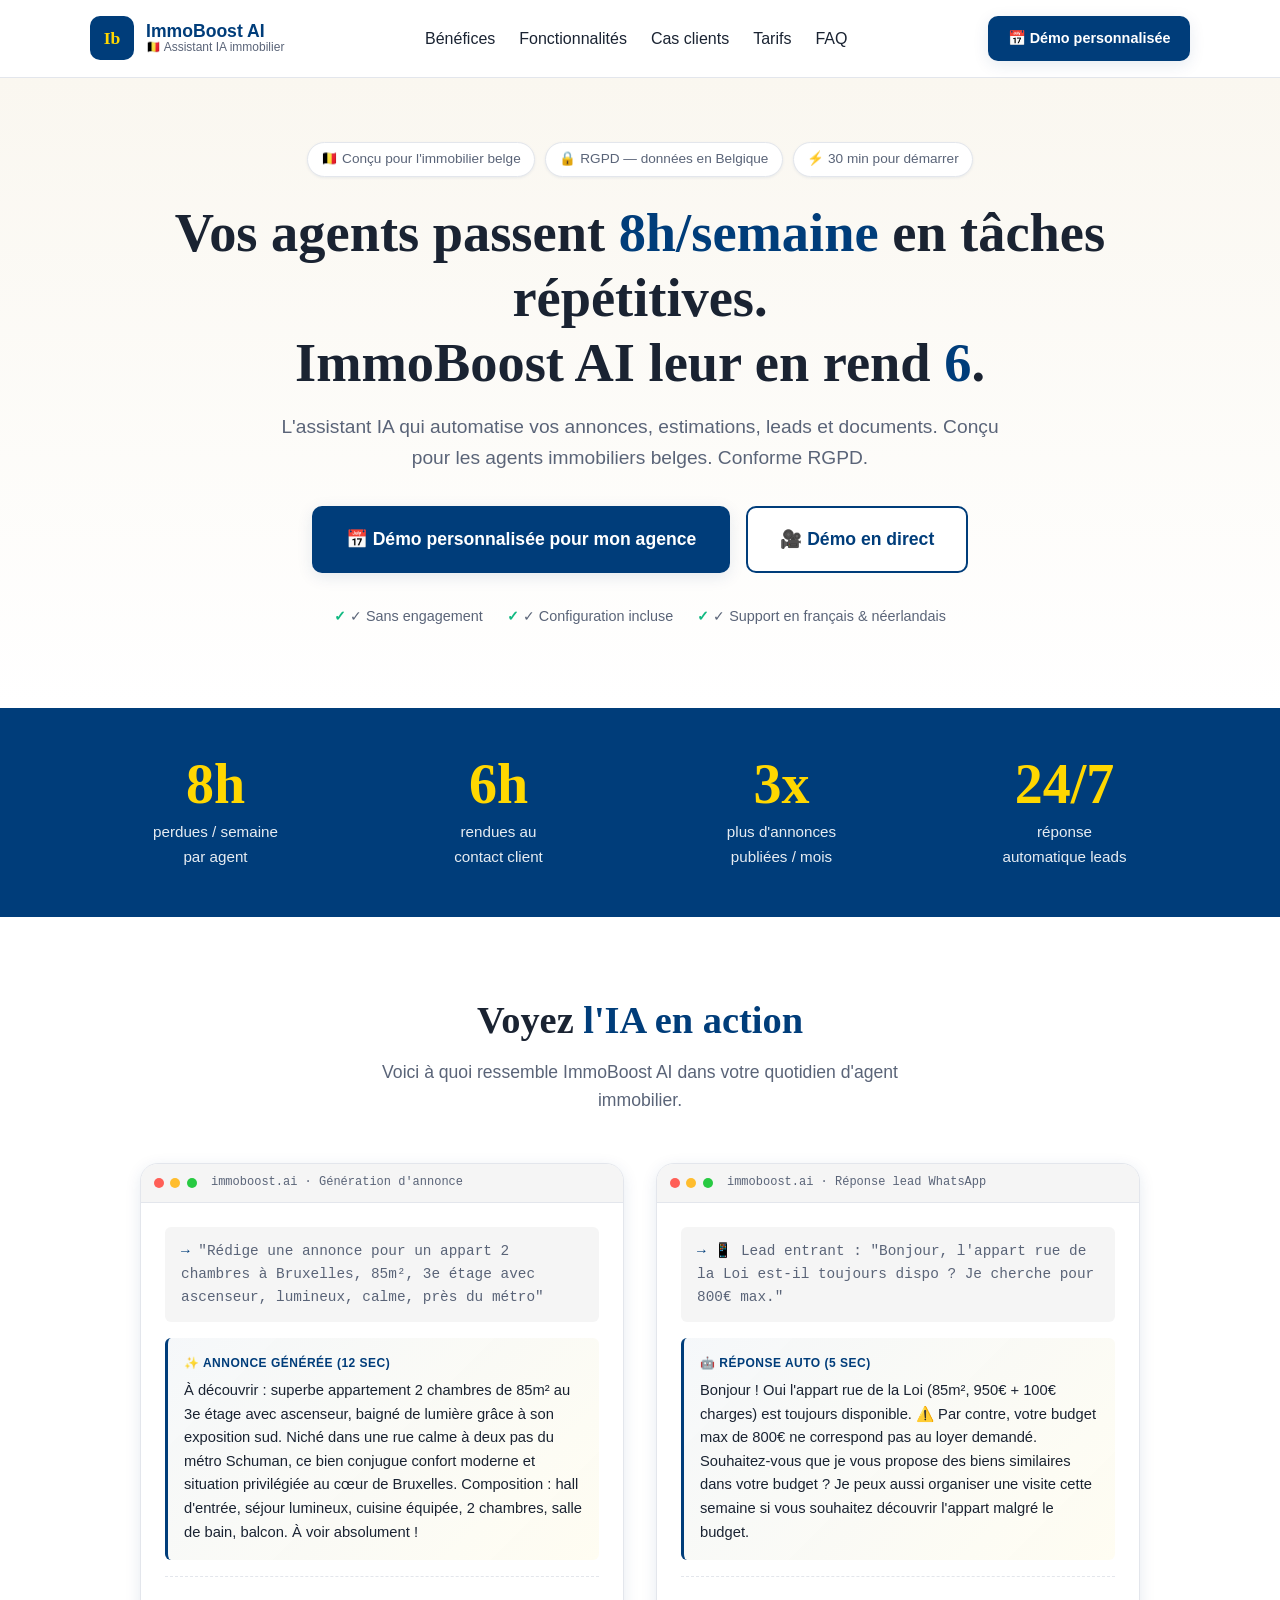
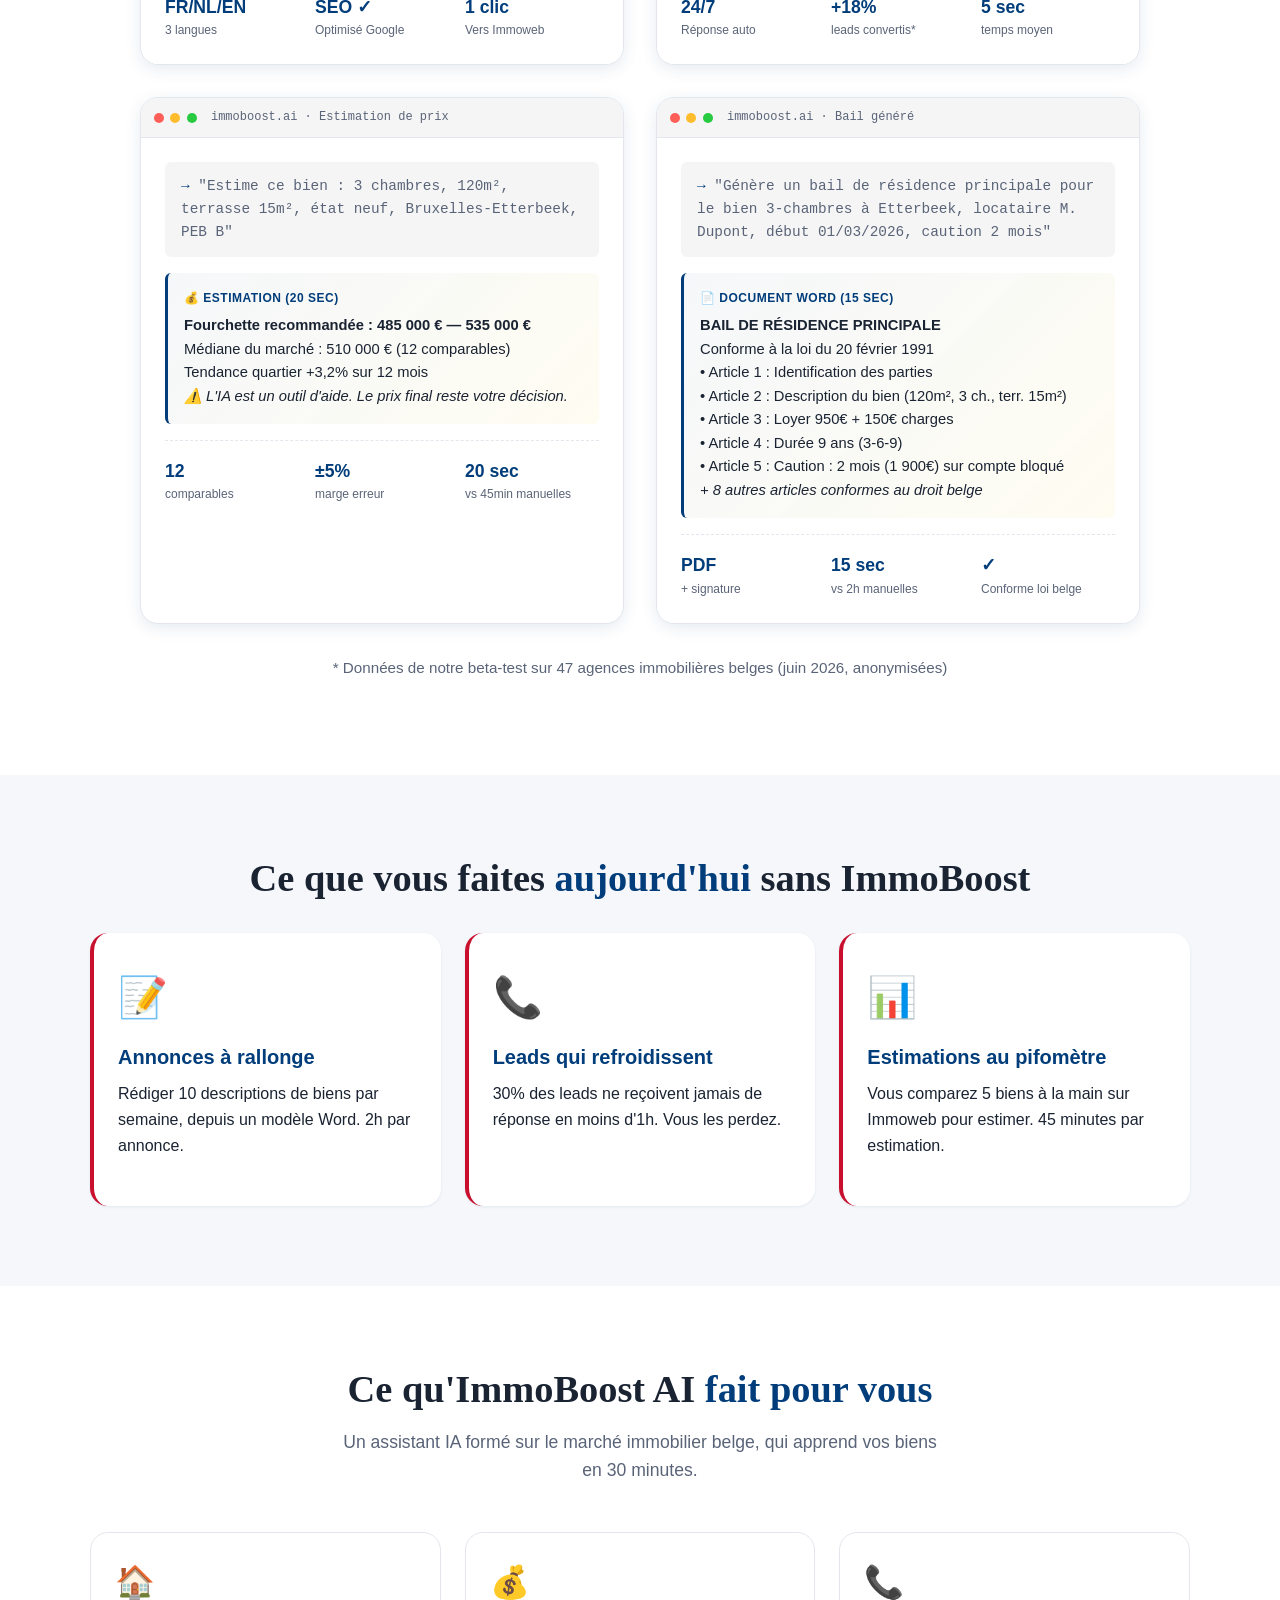
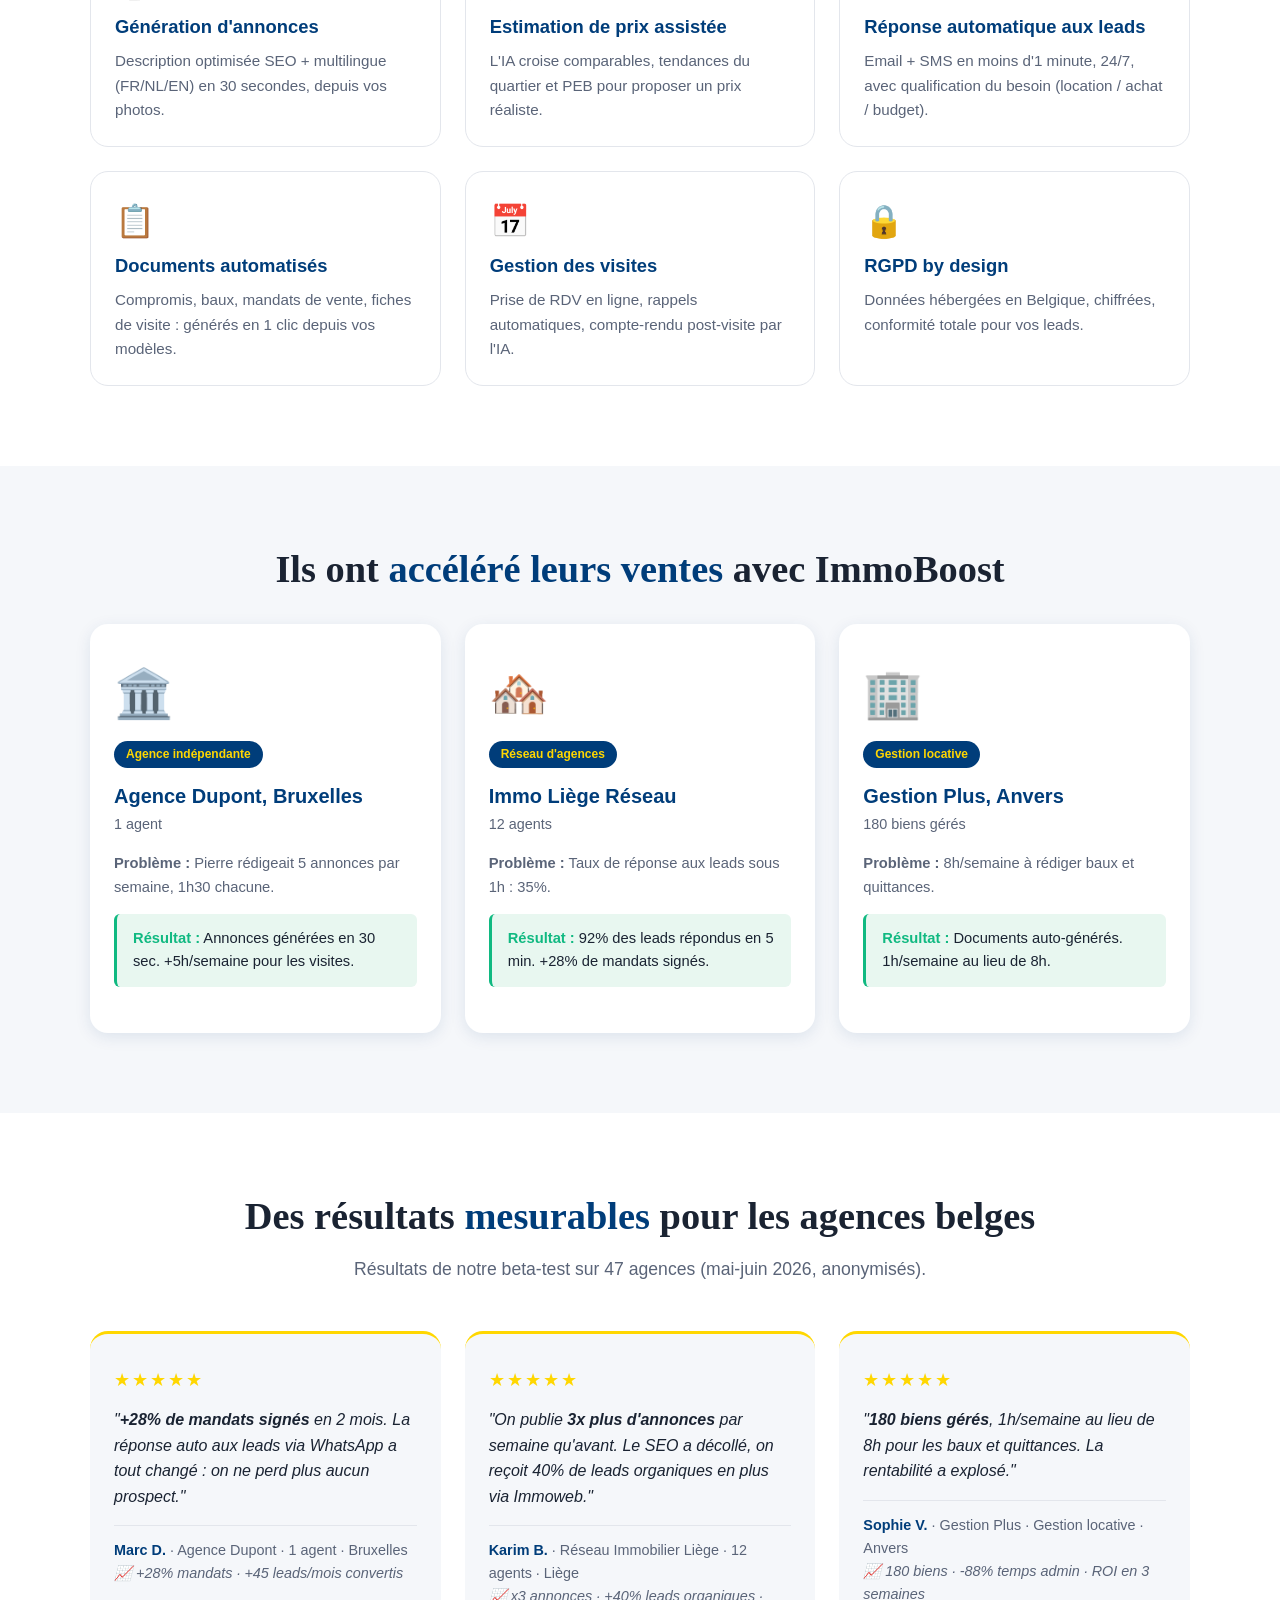
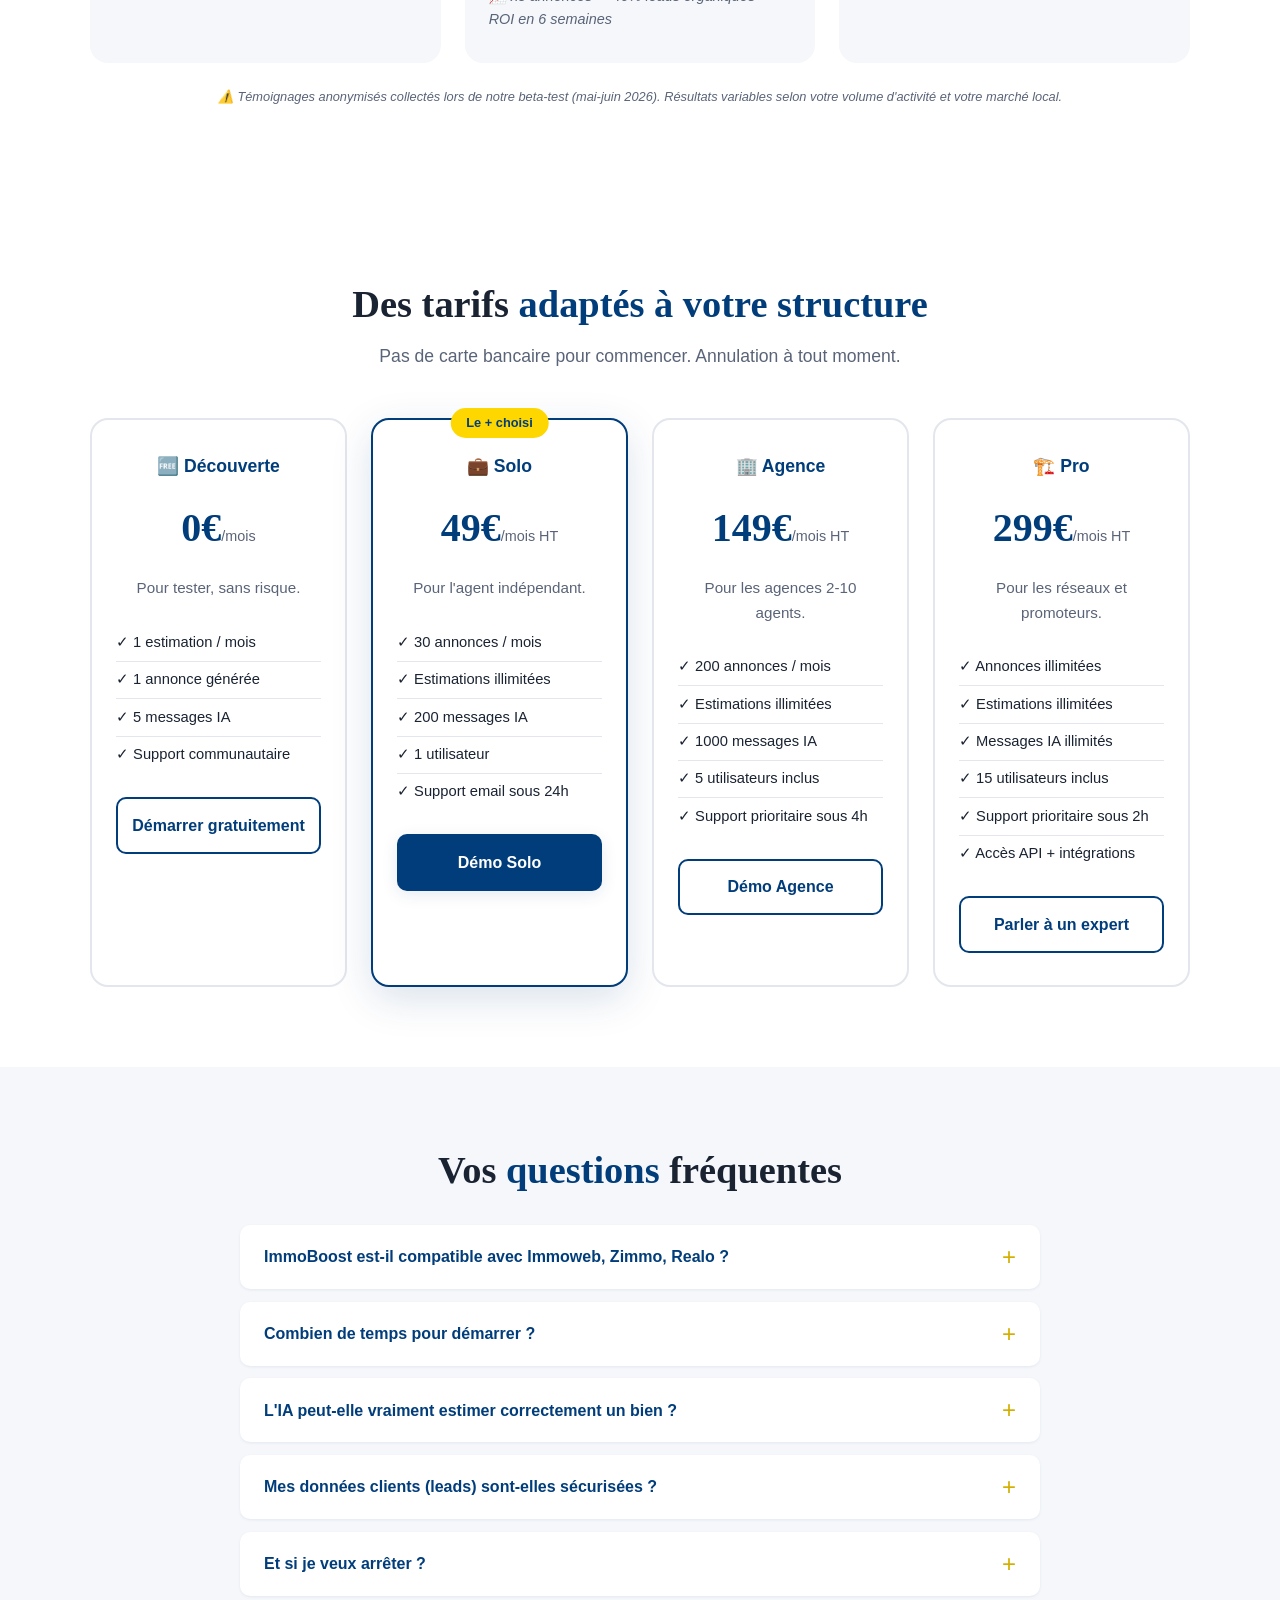
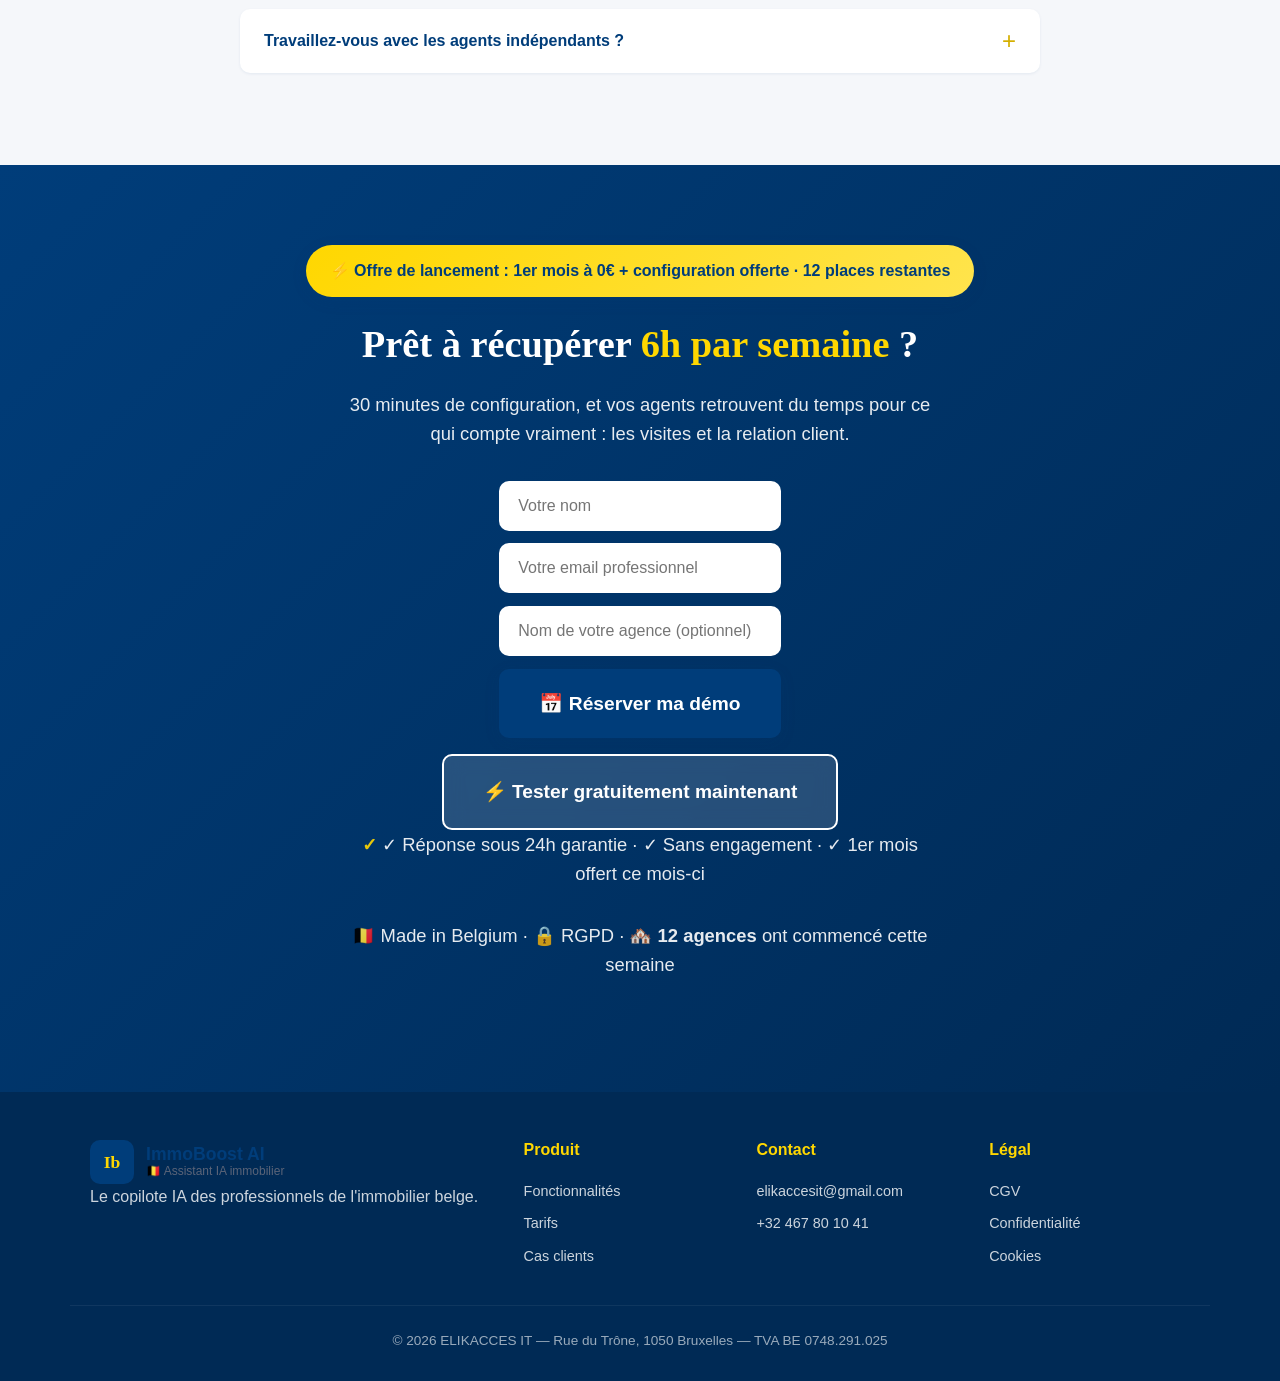
==== index.html @ 6a1f2977 "Major landing improvements: interface mockups, examples, testimonials, urgency - Add 4 interface moc" ====
<!DOCTYPE html>
<html lang="fr">
<head>
  <meta charset="UTF-8">
  <meta name="viewport" content="width=device-width, initial-scale=1.0">
  <title>ImmoBoost AI — Vos agents passent 8h/semaine en tâches répétitives. On leur en rend 6.</title>
  <meta name="description" content="L'assistant IA des agents immobiliers belges. Génération d'annonces, estimation de prix, gestion des leads. RGPD, données en Belgique.">
  <meta property="og:title" content="ImmoBoost AI — L'IA des agents immobiliers belges">
  <meta property="og:description" content="Gagnez 6h par semaine et par agent. Conçu pour les professionnels de l'immobilier en Belgique.">
  <link rel="icon" type="image/svg+xml" href="data:image/svg+xml,%3Csvg xmlns='http://www.w3.org/2000/svg' viewBox='0 0 100 100'%3E%3Crect width='100' height='100' rx='20' fill='%23003d7a'/%3E%3Ctext x='50' y='74' text-anchor='middle' font-family='Georgia,serif' font-weight='900' font-size='62' fill='%23ffd700'%3EIb%3C/text%3E%3C/svg%3E">
  <link rel="stylesheet" href="style.css">
</head>
<body>

<header class="site-header" id="siteHeader">
  <div class="container header-inner">
    <a href="#" class="logo">
      <span class="logo-mark">Ib</span>
      <span class="logo-text">
        <span class="logo-name">ImmoBoost AI</span>
        <span class="logo-tag">🇧🇪 Assistant IA immobilier</span>
      </span>
    </a>
    <nav class="nav">
      <a href="#benefices">Bénéfices</a>
      <a href="#fonctionnalites">Fonctionnalités</a>
      <a href="#cas-clients">Cas clients</a>
      <a href="#tarifs">Tarifs</a>
      <a href="#faq">FAQ</a>
    </nav>
    <a href="#demo" class="btn btn-primary btn-sm">📅 Démo personnalisée</a>
  </div>
</header>

<section class="hero">
  <div class="container">
    <div class="hero-badges">
      <span class="badge">🇧🇪 Conçu pour l'immobilier belge</span>
      <span class="badge">🔒 RGPD — données en Belgique</span>
      <span class="badge">⚡ 30 min pour démarrer</span>
    </div>
    <h1>Vos agents passent <span class="hl">8h/semaine</span> en tâches répétitives.<br>ImmoBoost AI leur en rend <span class="hl">6</span>.</h1>
    <p class="hero-sub">L'assistant IA qui automatise vos annonces, estimations, leads et documents. Conçu pour les agents immobiliers belges. Conforme RGPD.</p>
    <div class="hero-cta">
      <a href="#demo" class="btn btn-primary btn-lg">📅 Démo personnalisée pour mon agence</a>
      <a href="https://immo-boost-ai-pwa-appli.base44.app" class="btn btn-secondary btn-lg">🎥 Démo en direct</a>
    </div>
    <div class="hero-trust">
      <span>✓ Sans engagement</span>
      <span>✓ Configuration incluse</span>
      <span>✓ Support en français & néerlandais</span>
    </div>
  </div>
</section>

<section class="stats">
  <div class="container stats-grid">
    <div class="stat"><div class="stat-num">8h</div><div class="stat-label">perdues / semaine<br>par agent</div></div>
    <div class="stat"><div class="stat-num">6h</div><div class="stat-label">rendues au<br>contact client</div></div>
    <div class="stat"><div class="stat-num">3x</div><div class="stat-label">plus d'annonces<br>publiées / mois</div></div>
    <div class="stat"><div class="stat-num">24/7</div><div class="stat-label">réponse<br>automatique leads</div></div>
  </div>
</section>

<section class="ui-mockups">
  <div class="container">
    <h2 class="section-title">Voyez <span class="hl">l'IA en action</span></h2>
    <p class="section-sub">Voici à quoi ressemble ImmoBoost AI dans votre quotidien d'agent immobilier.</p>
    <div class="ui-mockups-grid">
      <div class="ui-mockup-card">
        <div class="ui-mockup-header">
          <span class="ui-mockup-dot r"></span>
          <span class="ui-mockup-dot y"></span>
          <span class="ui-mockup-dot g"></span>
          <span class="ui-mockup-title">immoboost.ai · Génération d'annonce</span>
        </div>
        <div class="ui-mockup-body">
          <div class="ui-mockup-prompt">"Rédige une annonce pour un appart 2 chambres à Bruxelles, 85m², 3e étage avec ascenseur, lumineux, calme, près du métro"</div>
          <div class="ui-mockup-response">
            <div class="ui-mockup-response-label">✨ Annonce générée (12 sec)</div>
            À découvrir : superbe appartement 2 chambres de 85m² au 3e étage avec ascenseur, baigné de lumière grâce à son exposition sud. Niché dans une rue calme à deux pas du métro Schuman, ce bien conjugue confort moderne et situation privilégiée au cœur de Bruxelles. Composition : hall d'entrée, séjour lumineux, cuisine équipée, 2 chambres, salle de bain, balcon. À voir absolument !
          </div>
          <div class="ui-mockup-stats">
            <div class="ui-mockup-stat"><div class="ui-mockup-stat-value">FR/NL/EN</div><div class="ui-mockup-stat-label">3 langues</div></div>
            <div class="ui-mockup-stat"><div class="ui-mockup-stat-value">SEO ✓</div><div class="ui-mockup-stat-label">Optimisé Google</div></div>
            <div class="ui-mockup-stat"><div class="ui-mockup-stat-value">1 clic</div><div class="ui-mockup-stat-label">Vers Immoweb</div></div>
          </div>
        </div>
      </div>
      <div class="ui-mockup-card">
        <div class="ui-mockup-header">
          <span class="ui-mockup-dot r"></span>
          <span class="ui-mockup-dot y"></span>
          <span class="ui-mockup-dot g"></span>
          <span class="ui-mockup-title">immoboost.ai · Réponse lead WhatsApp</span>
        </div>
        <div class="ui-mockup-body">
          <div class="ui-mockup-prompt">📱 Lead entrant : "Bonjour, l'appart rue de la Loi est-il toujours dispo ? Je cherche pour 800€ max."</div>
          <div class="ui-mockup-response">
            <div class="ui-mockup-response-label">🤖 Réponse auto (5 sec)</div>
            Bonjour ! Oui l'appart rue de la Loi (85m², 950€ + 100€ charges) est toujours disponible. ⚠️ Par contre, votre budget max de 800€ ne correspond pas au loyer demandé. Souhaitez-vous que je vous propose des biens similaires dans votre budget ? Je peux aussi organiser une visite cette semaine si vous souhaitez découvrir l'appart malgré le budget.
          </div>
          <div class="ui-mockup-stats">
            <div class="ui-mockup-stat"><div class="ui-mockup-stat-value">24/7</div><div class="ui-mockup-stat-label">Réponse auto</div></div>
            <div class="ui-mockup-stat"><div class="ui-mockup-stat-value">+18%</div><div class="ui-mockup-stat-label">leads convertis*</div></div>
            <div class="ui-mockup-stat"><div class="ui-mockup-stat-value">5 sec</div><div class="ui-mockup-stat-label">temps moyen</div></div>
          </div>
        </div>
      </div>
      <div class="ui-mockup-card">
        <div class="ui-mockup-header">
          <span class="ui-mockup-dot r"></span>
          <span class="ui-mockup-dot y"></span>
          <span class="ui-mockup-dot g"></span>
          <span class="ui-mockup-title">immoboost.ai · Estimation de prix</span>
        </div>
        <div class="ui-mockup-body">
          <div class="ui-mockup-prompt">"Estime ce bien : 3 chambres, 120m², terrasse 15m², état neuf, Bruxelles-Etterbeek, PEB B"</div>
          <div class="ui-mockup-response">
            <div class="ui-mockup-response-label">💰 Estimation (20 sec)</div>
            <strong>Fourchette recommandée : 485 000 € — 535 000 €</strong><br>
            Médiane du marché : 510 000 € (12 comparables)<br>
            Tendance quartier +3,2% sur 12 mois<br>
            <em>⚠️ L'IA est un outil d'aide. Le prix final reste votre décision.</em>
          </div>
          <div class="ui-mockup-stats">
            <div class="ui-mockup-stat"><div class="ui-mockup-stat-value">12</div><div class="ui-mockup-stat-label">comparables</div></div>
            <div class="ui-mockup-stat"><div class="ui-mockup-stat-value">±5%</div><div class="ui-mockup-stat-label">marge erreur</div></div>
            <div class="ui-mockup-stat"><div class="ui-mockup-stat-value">20 sec</div><div class="ui-mockup-stat-label">vs 45min manuelles</div></div>
          </div>
        </div>
      </div>
      <div class="ui-mockup-card">
        <div class="ui-mockup-header">
          <span class="ui-mockup-dot r"></span>
          <span class="ui-mockup-dot y"></span>
          <span class="ui-mockup-dot g"></span>
          <span class="ui-mockup-title">immoboost.ai · Bail généré</span>
        </div>
        <div class="ui-mockup-body">
          <div class="ui-mockup-prompt">"Génère un bail de résidence principale pour le bien 3-chambres à Etterbeek, locataire M. Dupont, début 01/03/2026, caution 2 mois"</div>
          <div class="ui-mockup-response">
            <div class="ui-mockup-response-label">📄 Document Word (15 sec)</div>
            <strong>BAIL DE RÉSIDENCE PRINCIPALE</strong><br>
            Conforme à la loi du 20 février 1991<br>
            • Article 1 : Identification des parties<br>
            • Article 2 : Description du bien (120m², 3 ch., terr. 15m²)<br>
            • Article 3 : Loyer 950€ + 150€ charges<br>
            • Article 4 : Durée 9 ans (3-6-9)<br>
            • Article 5 : Caution : 2 mois (1 900€) sur compte bloqué<br>
            <em>+ 8 autres articles conformes au droit belge</em>
          </div>
          <div class="ui-mockup-stats">
            <div class="ui-mockup-stat"><div class="ui-mockup-stat-value">PDF</div><div class="ui-mockup-stat-label">+ signature</div></div>
            <div class="ui-mockup-stat"><div class="ui-mockup-stat-value">15 sec</div><div class="ui-mockup-stat-label">vs 2h manuelles</div></div>
            <div class="ui-mockup-stat"><div class="ui-mockup-stat-value">✓</div><div class="ui-mockup-stat-label">Conforme loi belge</div></div>
          </div>
        </div>
      </div>
    </div>
    <p class="examples-footer">* Données de notre beta-test sur 47 agences immobilières belges (juin 2026, anonymisées)</p>
  </div>
</section>

<section class="pain" id="benefices">
  <div class="container">
    <h2 class="section-title">Ce que vous faites <span class="hl">aujourd'hui</span> sans ImmoBoost</h2>
    <div class="pain-grid">
      <div class="pain-card">
        <div class="pain-emoji">📝</div>
        <h3>Annonces à rallonge</h3>
        <p>Rédiger 10 descriptions de biens par semaine, depuis un modèle Word. 2h par annonce.</p>
      </div>
      <div class="pain-card">
        <div class="pain-emoji">📞</div>
        <h3>Leads qui refroidissent</h3>
        <p>30% des leads ne reçoivent jamais de réponse en moins d'1h. Vous les perdez.</p>
      </div>
      <div class="pain-card">
        <div class="pain-emoji">📊</div>
        <h3>Estimations au pifomètre</h3>
        <p>Vous comparez 5 biens à la main sur Immoweb pour estimer. 45 minutes par estimation.</p>
      </div>
    </div>
  </div>
</section>

<section class="solution" id="fonctionnalites">
  <div class="container">
    <h2 class="section-title">Ce qu'ImmoBoost AI <span class="hl">fait pour vous</span></h2>
    <p class="section-sub">Un assistant IA formé sur le marché immobilier belge, qui apprend vos biens en 30 minutes.</p>
    <div class="features-grid">
      <div class="feature">
        <div class="feature-icon">🏠</div>
        <h3>Génération d'annonces</h3>
        <p>Description optimisée SEO + multilingue (FR/NL/EN) en 30 secondes, depuis vos photos.</p>
      </div>
      <div class="feature">
        <div class="feature-icon">💰</div>
        <h3>Estimation de prix assistée</h3>
        <p>L'IA croise comparables, tendances du quartier et PEB pour proposer un prix réaliste.</p>
      </div>
      <div class="feature">
        <div class="feature-icon">📞</div>
        <h3>Réponse automatique aux leads</h3>
        <p>Email + SMS en moins d'1 minute, 24/7, avec qualification du besoin (location / achat / budget).</p>
      </div>
      <div class="feature">
        <div class="feature-icon">📋</div>
        <h3>Documents automatisés</h3>
        <p>Compromis, baux, mandats de vente, fiches de visite : générés en 1 clic depuis vos modèles.</p>
      </div>
      <div class="feature">
        <div class="feature-icon">📅</div>
        <h3>Gestion des visites</h3>
        <p>Prise de RDV en ligne, rappels automatiques, compte-rendu post-visite par l'IA.</p>
      </div>
      <div class="feature">
        <div class="feature-icon">🔒</div>
        <h3>RGPD by design</h3>
        <p>Données hébergées en Belgique, chiffrées, conformité totale pour vos leads.</p>
      </div>
    </div>
  </div>
</section>

<section class="cases" id="cas-clients">
  <div class="container">
    <h2 class="section-title">Ils ont <span class="hl">accéléré leurs ventes</span> avec ImmoBoost</h2>
    <div class="cases-grid">
      <div class="case-card">
        <div class="case-emoji">🏛️</div>
        <div class="case-sector">Agence indépendante</div>
        <h3>Agence Dupont, Bruxelles</h3>
        <div class="case-stat">1 agent</div>
        <p class="case-problem"><strong>Problème :</strong> Pierre rédigeait 5 annonces par semaine, 1h30 chacune.</p>
        <p class="case-result"><strong>Résultat :</strong> Annonces générées en 30 sec. +5h/semaine pour les visites.</p>
      </div>
      <div class="case-card">
        <div class="case-emoji">🏘️</div>
        <div class="case-sector">Réseau d'agences</div>
        <h3>Immo Liège Réseau</h3>
        <div class="case-stat">12 agents</div>
        <p class="case-problem"><strong>Problème :</strong> Taux de réponse aux leads sous 1h : 35%.</p>
        <p class="case-result"><strong>Résultat :</strong> 92% des leads répondus en 5 min. +28% de mandats signés.</p>
      </div>
      <div class="case-card">
        <div class="case-emoji">🏢</div>
        <div class="case-sector">Gestion locative</div>
        <h3>Gestion Plus, Anvers</h3>
        <div class="case-stat">180 biens gérés</div>
        <p class="case-problem"><strong>Problème :</strong> 8h/semaine à rédiger baux et quittances.</p>
        <p class="case-result"><strong>Résultat :</strong> Documents auto-générés. 1h/semaine au lieu de 8h.</p>
      </div>
    </div>
  </div>
</section>

<section class="testimonials">
  <div class="container">
    <h2 class="section-title">Des résultats <span class="hl">mesurables</span> pour les agences belges</h2>
    <p class="section-sub">Résultats de notre beta-test sur 47 agences (mai-juin 2026, anonymisés).</p>
    <div class="testimonials-grid">
      <div class="testimonial-card">
        <div class="testimonial-stars">★★★★★</div>
        <p class="testimonial-quote">"<strong>+28% de mandats signés</strong> en 2 mois. La réponse auto aux leads via WhatsApp a tout changé : on ne perd plus aucun prospect."</p>
        <div class="testimonial-author">
          <strong>Marc D.</strong> · Agence Dupont · 1 agent · Bruxelles<br>
          <em>📈 +28% mandats · +45 leads/mois convertis</em>
        </div>
      </div>
      <div class="testimonial-card">
        <div class="testimonial-stars">★★★★★</div>
        <p class="testimonial-quote">"On publie <strong>3x plus d'annonces</strong> par semaine qu'avant. Le SEO a décollé, on reçoit 40% de leads organiques en plus via Immoweb."</p>
        <div class="testimonial-author">
          <strong>Karim B.</strong> · Réseau Immobilier Liège · 12 agents · Liège<br>
          <em>📈 x3 annonces · +40% leads organiques · ROI en 6 semaines</em>
        </div>
      </div>
      <div class="testimonial-card">
        <div class="testimonial-stars">★★★★★</div>
        <p class="testimonial-quote">"<strong>180 biens gérés</strong>, 1h/semaine au lieu de 8h pour les baux et quittances. La rentabilité a explosé."</p>
        <div class="testimonial-author">
          <strong>Sophie V.</strong> · Gestion Plus · Gestion locative · Anvers<br>
          <em>📈 180 biens · -88% temps admin · ROI en 3 semaines</em>
        </div>
      </div>
    </div>
    <p class="testimonials-disclaimer">⚠️ Témoignages anonymisés collectés lors de notre beta-test (mai-juin 2026). Résultats variables selon votre volume d'activité et votre marché local.</p>
  </div>
</section>

<section class="pricing" id="tarifs">
  <div class="container">
    <h2 class="section-title">Des tarifs <span class="hl">adaptés à votre structure</span></h2>
    <p class="section-sub">Pas de carte bancaire pour commencer. Annulation à tout moment.</p>
    <div class="pricing-grid">
      <div class="price-card">
        <div class="price-tier">🆓 Découverte</div>
        <div class="price-amount"><span class="price-num">0€</span><span class="price-per">/mois</span></div>
        <p class="price-desc">Pour tester, sans risque.</p>
        <ul class="price-features">
          <li>✓ 1 estimation / mois</li>
          <li>✓ 1 annonce générée</li>
          <li>✓ 5 messages IA</li>
          <li>✓ Support communautaire</li>
        </ul>
        <a href="#demo" class="btn btn-secondary btn-block">Démarrer gratuitement</a>
      </div>
      <div class="price-card price-card-featured">
        <div class="price-tag">Le + choisi</div>
        <div class="price-tier">💼 Solo</div>
        <div class="price-amount"><span class="price-num">49€</span><span class="price-per">/mois HT</span></div>
        <p class="price-desc">Pour l'agent indépendant.</p>
        <ul class="price-features">
          <li>✓ 30 annonces / mois</li>
          <li>✓ Estimations illimitées</li>
          <li>✓ 200 messages IA</li>
          <li>✓ 1 utilisateur</li>
          <li>✓ Support email sous 24h</li>
        </ul>
        <a href="#demo" class="btn btn-primary btn-block">Démo Solo</a>
      </div>
      <div class="price-card">
        <div class="price-tier">🏢 Agence</div>
        <div class="price-amount"><span class="price-num">149€</span><span class="price-per">/mois HT</span></div>
        <p class="price-desc">Pour les agences 2-10 agents.</p>
        <ul class="price-features">
          <li>✓ 200 annonces / mois</li>
          <li>✓ Estimations illimitées</li>
          <li>✓ 1000 messages IA</li>
          <li>✓ 5 utilisateurs inclus</li>
          <li>✓ Support prioritaire sous 4h</li>
        </ul>
        <a href="#demo" class="btn btn-secondary btn-block">Démo Agence</a>
      </div>
      <div class="price-card">
        <div class="price-tier">🏗️ Pro</div>
        <div class="price-amount"><span class="price-num">299€</span><span class="price-per">/mois HT</span></div>
        <p class="price-desc">Pour les réseaux et promoteurs.</p>
        <ul class="price-features">
          <li>✓ Annonces illimitées</li>
          <li>✓ Estimations illimitées</li>
          <li>✓ Messages IA illimités</li>
          <li>✓ 15 utilisateurs inclus</li>
          <li>✓ Support prioritaire sous 2h</li>
          <li>✓ Accès API + intégrations</li>
        </ul>
        <a href="#demo" class="btn btn-secondary btn-block">Parler à un expert</a>
      </div>
    </div>
  </div>
</section>

<section class="faq" id="faq">
  <div class="container">
    <h2 class="section-title">Vos <span class="hl">questions</span> fréquentes</h2>
    <div class="faq-list">
      <details class="faq-item">
        <summary>ImmoBoost est-il compatible avec Immoweb, Zimmo, Realo ?</summary>
        <p>Oui, ImmoBoost peut exporter vos annonces au format Immoweb et synchroniser les leads. L'intégration avec Realo est en cours.</p>
      </details>
      <details class="faq-item">
        <summary>Combien de temps pour démarrer ?</summary>
        <p>30 minutes. On vous guide pour connecter ImmoBoost à votre CRM, votre site web et vos canaux de leads.</p>
      </details>
      <details class="faq-item">
        <summary>L'IA peut-elle vraiment estimer correctement un bien ?</summary>
        <p>L'IA propose une fourchette basée sur les comparables et les tendances. C'est un outil d'aide à la décision, pas un remplacement de votre expertise. Le prix final reste votre responsabilité.</p>
      </details>
      <details class="faq-item">
        <summary>Mes données clients (leads) sont-elles sécurisées ?</summary>
        <p>Oui. Hébergement Belgique, chiffrement au repos et en transit, conformité RGPD totale pour vos leads.</p>
      </details>
      <details class="faq-item">
        <summary>Et si je veux arrêter ?</summary>
        <p>Aucun engagement. Vous arrêtez quand vous voulez, on vous restitue vos données (annonces, leads, historiques) en format standard.</p>
      </details>
      <details class="faq-item">
        <summary>Travaillez-vous avec les agents indépendants ?</summary>
        <p>Oui, c'est même notre cœur de cible. Notre plan Solo (49€/mois) est conçu pour l'agent seul qui veut gagner du temps sans exploser son budget.</p>
      </details>
    </div>
  </div>
</section>

<section class="cta-final" id="demo">
  <div class="container cta-final-inner">
    <div class="urgency-banner">⚡ Offre de lancement : <strong>1er mois à 0€</strong> + configuration offerte · 12 places restantes</div>
    <h2>Prêt à récupérer <span class="hl">6h par semaine</span> ?</h2>
    <p>30 minutes de configuration, et vos agents retrouvent du temps pour ce qui compte vraiment : les visites et la relation client.</p>
    <div class="cta-buttons">
      <form class="demo-form" onsubmit="event.preventDefault(); document.getElementById('demoThanks').style.display='block'; this.style.display='none';">
        <input type="text" name="name" placeholder="Votre nom" required>
        <input type="email" name="email" placeholder="Votre email professionnel" required>
        <input type="text" name="agency" placeholder="Nom de votre agence (optionnel)">
        <button type="submit" class="btn btn-primary btn-xl">📅 Réserver ma démo</button>
      </form>
      <a href="https://immo-boost-ai-pwa-appli.base44.app" class="btn btn-secondary btn-xl cta-test-btn">⚡ Tester gratuitement maintenant</a>
    </div>
    <div id="demoThanks" style="display:none; background: rgba(255,255,255,0.1); padding: 1.5rem; border-radius: 12px; margin-top: 1.5rem;">
      ✅ Merci ! Je vous recontacte sous 24h pour planifier votre démo.
    </div>
    <p class="cta-final-sub">✓ Réponse sous 24h garantie · ✓ Sans engagement · ✓ 1er mois offert ce mois-ci</p>
    <p class="cta-final-trust">🇧🇪 Made in Belgium · 🔒 RGPD · 🏘️ <strong>12 agences</strong> ont commencé cette semaine</p>
  </div>
</section>

<footer class="site-footer">
  <div class="container footer-grid">
    <div class="footer-brand">
      <div class="logo">
        <span class="logo-mark">Ib</span>
        <span class="logo-text">
          <span class="logo-name">ImmoBoost AI</span>
          <span class="logo-tag">🇧🇪 Assistant IA immobilier</span>
        </span>
      </div>
      <p>Le copilote IA des professionnels de l'immobilier belge.</p>
    </div>
    <div class="footer-col">
      <h4>Produit</h4>
      <a href="#fonctionnalites">Fonctionnalités</a>
      <a href="#tarifs">Tarifs</a>
      <a href="#cas-clients">Cas clients</a>
    </div>
    <div class="footer-col">
      <h4>Contact</h4>
      <a href="mailto:elikaccesit@gmail.com">elikaccesit@gmail.com</a>
      <a href="tel:+32467801041">+32 467 80 10 41</a>
    </div>
    <div class="footer-col">
      <h4>Légal</h4>
      <a href="#">CGV</a>
      <a href="#">Confidentialité</a>
      <a href="#">Cookies</a>
    </div>
  </div>
  <div class="container footer-bottom">
    <p>© 2026 ELIKACCES IT — Rue du Trône, 1050 Bruxelles — TVA BE 0748.291.025</p>
  </div>
</footer>

<div class="modal" id="demoModal" aria-hidden="true">
  <div class="modal-backdrop" onclick="closeDemoModal()"></div>
  <div class="modal-content" role="dialog">
    <button class="modal-close" onclick="closeDemoModal()" aria-label="Fermer">×</button>
    <h3>Démo interactive d'ImmoBoost AI</h3>
    <p class="modal-sub">Voici comment ça marche en pratique :</p>
    <ol class="modal-steps">
      <li><strong>Connexion à votre portfolio</strong> — ImmoBoost importe vos biens depuis Immoweb ou un tableur.</li>
      <li><strong>Génération automatique</strong> — Pour chaque bien, l'IA rédige une annonce optimisée SEO et multilingue.</li>
      <li><strong>Leads 24/7</strong> — Les demandes de visite reçoivent une réponse automatique en moins d'1 minute.</li>
      <li><strong>Documents en 1 clic</strong> — Un compromis ou un bail se génère depuis vos modèles en quelques secondes.</li>
    </ol>
    <p class="modal-cta-text">Convaincu ? Réservez une démo personnalisée :</p>
    <a href="#demo" onclick="closeDemoModal()" class="btn btn-primary btn-block">📅 Réserver ma démo</a>
  </div>
</div>

<script src="script.js"></script>
</body>
</html>
---- style.css ----
/* ImmoBoost AI — Design system */
:root {
  --color-navy: #003d7a;
  --color-navy-dark: #002a55;
  --color-navy-light: #1a5490;
  --color-gold: #ffd700;
  --color-gold-dark: #d4af00;
  --color-cream: #faf7f0;
  --color-white: #ffffff;
  --color-text: #1a2332;
  --color-text-muted: #5a6478;
  --color-border: #e3e6ec;
  --color-bg-soft: #f5f7fa;
  --color-success: #10b981;
  --color-red: #c8102e;
  --font-serif: Georgia, 'Times New Roman', serif;
  --font-sans: -apple-system, BlinkMacSystemFont, 'Segoe UI', Roboto, 'Helvetica Neue', Arial, sans-serif;
  --radius-sm: 6px;
  --radius-md: 10px;
  --radius-lg: 18px;
  --radius-xl: 28px;
  --shadow-sm: 0 1px 3px rgba(0, 61, 122, 0.08);
  --shadow-md: 0 4px 16px rgba(0, 61, 122, 0.10);
  --shadow-lg: 0 12px 40px rgba(0, 61, 122, 0.15);
  --container: 1140px;
}

*, *::before, *::after { box-sizing: border-box; }
html { scroll-behavior: smooth; }
body {
  margin: 0;
  font-family: var(--font-sans);
  font-size: 16px;
  line-height: 1.6;
  color: var(--color-text);
  background: var(--color-white);
  -webkit-font-smoothing: antialiased;
}
img { max-width: 100%; display: block; }
a { color: var(--color-navy); text-decoration: none; transition: color .2s; }
a:hover { color: var(--color-navy-light); }
h1, h2, h3, h4 { margin: 0 0 .6em; line-height: 1.2; }
h1 { font-family: var(--font-serif); font-weight: 900; font-size: clamp(2rem, 5vw, 3.4rem); }
h2 { font-family: var(--font-serif); font-weight: 800; font-size: clamp(1.6rem, 3.5vw, 2.4rem); }
h3 { font-size: 1.25rem; font-weight: 700; }
p { margin: 0 0 1em; }

.container { max-width: var(--container); margin: 0 auto; padding: 0 1.25rem; }
.hl { color: var(--color-navy); }
.section-title { text-align: center; margin-bottom: .4em; }
.section-sub { text-align: center; color: var(--color-text-muted); font-size: 1.1rem; max-width: 600px; margin: 0 auto 3rem; }

.btn {
  display: inline-flex; align-items: center; justify-content: center; gap: .5rem;
  padding: .85rem 1.5rem; border-radius: var(--radius-md); font-weight: 600; font-size: 1rem;
  cursor: pointer; border: 2px solid transparent; transition: all .2s ease; text-decoration: none; white-space: nowrap;
}
.btn-primary { background: var(--color-navy); color: var(--color-white); box-shadow: var(--shadow-md); }
.btn-primary:hover { background: var(--color-navy-dark); color: var(--color-white); transform: translateY(-2px); box-shadow: var(--shadow-lg); }
.btn-secondary { background: var(--color-white); color: var(--color-navy); border-color: var(--color-navy); }
.btn-secondary:hover { background: var(--color-navy); color: var(--color-white); }
.btn-sm { padding: .55rem 1.1rem; font-size: .9rem; }
.btn-lg { padding: 1.1rem 2rem; font-size: 1.1rem; }
.btn-xl { padding: 1.3rem 2.4rem; font-size: 1.2rem; }
.btn-block { display: flex; width: 100%; }

.site-header { position: sticky; top: 0; z-index: 100; background: rgba(255, 255, 255, 0.95); backdrop-filter: blur(10px); border-bottom: 1px solid var(--color-border); }
.header-inner { display: flex; align-items: center; justify-content: space-between; padding: 1rem 1.25rem; gap: 1.5rem; }
.logo { display: flex; align-items: center; gap: .75rem; }
.logo-mark { display: inline-flex; align-items: center; justify-content: center; width: 44px; height: 44px; background: var(--color-navy); color: var(--color-gold); font-family: var(--font-serif); font-weight: 900; font-size: 1.1rem; border-radius: var(--radius-md); }
.logo-text { display: flex; flex-direction: column; line-height: 1.1; }
.logo-name { font-weight: 800; color: var(--color-navy); font-size: 1.1rem; }
.logo-tag { font-size: .75rem; color: var(--color-text-muted); }
.nav { display: flex; gap: 1.5rem; }
.nav a { color: var(--color-text); font-weight: 500; }
.nav a:hover { color: var(--color-navy); }

.hero { padding: 4rem 0 5rem; background: linear-gradient(180deg, var(--color-cream) 0%, var(--color-white) 100%); text-align: center; }

/* ===== Interface mockups ===== */
.ui-mockups { padding: 5rem 0; background: var(--color-white); }
.ui-mockups-grid { display: grid; grid-template-columns: 1fr 1fr; gap: 2rem; margin-top: 2.5rem; max-width: 1000px; margin-left: auto; margin-right: auto; }
.ui-mockup-card { background: var(--color-white); border: 1px solid var(--color-border); border-radius: var(--radius-lg); overflow: hidden; box-shadow: var(--shadow-md); }
.ui-mockup-header { background: #f5f5f5; padding: .6rem .8rem; display: flex; gap: .4rem; align-items: center; border-bottom: 1px solid var(--color-border); }
.ui-mockup-dot { width: 10px; height: 10px; border-radius: 50%; }
.ui-mockup-dot.r { background: #ff5f57; } .ui-mockup-dot.y { background: #ffbd2e; } .ui-mockup-dot.g { background: #28ca42; }
.ui-mockup-title { margin-left: .5rem; font-size: .75rem; color: var(--color-text-muted); font-family: monospace; }
.ui-mockup-body { padding: 1.5rem; background: var(--color-white); }
.ui-mockup-prompt { background: #f5f5f5; border-radius: var(--radius-sm); padding: .8rem 1rem; font-size: .9rem; color: var(--color-text-muted); margin-bottom: 1rem; font-family: monospace; }
.ui-mockup-prompt::before { content: "→ "; color: var(--color-navy); font-weight: 700; }
.ui-mockup-response { background: linear-gradient(135deg, rgba(0,61,122,0.04) 0%, rgba(255,215,0,0.05) 100%); border-left: 3px solid var(--color-navy); border-radius: var(--radius-sm); padding: 1rem; font-size: .92rem; }
.ui-mockup-response-label { font-size: .75rem; color: var(--color-navy); font-weight: 700; text-transform: uppercase; margin-bottom: .4rem; letter-spacing: .5px; }
.ui-mockup-stats { display: flex; gap: 1rem; margin-top: 1rem; padding-top: 1rem; border-top: 1px dashed var(--color-border); }
.ui-mockup-stat { flex: 1; }
.ui-mockup-stat-value { font-size: 1.1rem; font-weight: 700; color: var(--color-navy); }
.ui-mockup-stat-label { font-size: .75rem; color: var(--color-text-muted); }

/* ===== Examples ===== */
.examples { padding: 5rem 0; background: var(--color-bg-soft); }
.examples-grid { display: grid; grid-template-columns: repeat(auto-fit, minmax(300px, 1fr)); gap: 1.2rem; margin-top: 2rem; }
.example-card { background: var(--color-white); padding: 1.5rem; border-radius: var(--radius-lg); border-left: 4px solid var(--color-navy); box-shadow: var(--shadow-sm); }
.example-header { display: flex; justify-content: space-between; align-items: center; margin-bottom: .6rem; }
.example-badge { background: var(--color-navy); color: var(--color-gold); padding: .2rem .6rem; border-radius: 100px; font-size: .75rem; font-weight: 700; }
.example-time { font-size: .75rem; color: var(--color-text-muted); }
.example-title { font-weight: 700; color: var(--color-navy); margin-bottom: .5rem; font-size: 1rem; }
.example-prompt { background: #f5f5f5; padding: .6rem .8rem; border-radius: var(--radius-sm); font-size: .88rem; color: var(--color-text-muted); font-style: italic; margin-bottom: .6rem; }
.example-output { font-size: .9rem; color: var(--color-text); }
.example-output::before { content: "✓ "; color: var(--color-success); font-weight: 700; }
.examples-footer { text-align: center; margin-top: 2rem; color: var(--color-text-muted); font-size: .95rem; }

/* ===== Testimonials ===== */
.testimonials { padding: 5rem 0; background: var(--color-white); }
.testimonials-grid { display: grid; grid-template-columns: repeat(auto-fit, minmax(300px, 1fr)); gap: 1.5rem; margin-top: 2rem; }
.testimonial-card { background: var(--color-bg-soft); padding: 2rem 1.5rem; border-radius: var(--radius-lg); border-top: 3px solid var(--color-gold); }
.testimonial-stars { color: var(--color-gold); font-size: 1.1rem; margin-bottom: .8rem; letter-spacing: 2px; }
.testimonial-quote { font-style: italic; font-size: 1rem; margin-bottom: 1rem; color: var(--color-text); }
.testimonial-author { font-size: .9rem; color: var(--color-text-muted); border-top: 1px solid var(--color-border); padding-top: .8rem; }
.testimonial-author strong { color: var(--color-navy); }
.testimonials-disclaimer { text-align: center; margin-top: 1.5rem; font-size: .8rem; color: var(--color-text-muted); font-style: italic; }

/* ===== Urgency banner ===== */
.urgency-banner { background: linear-gradient(135deg, var(--color-gold) 0%, #ffe44d 100%); color: var(--color-navy); padding: .8rem 1.5rem; border-radius: 100px; font-weight: 700; display: inline-block; margin-bottom: 1.5rem; box-shadow: var(--shadow-md); }
.cta-final-sub { margin-top: 1.5rem; font-size: .95rem; opacity: .85; }
.cta-final-sub::before { content: "✓ "; color: var(--color-gold); font-weight: 700; }
.hero-badges { display: flex; flex-wrap: wrap; justify-content: center; gap: .6rem; margin-bottom: 1.5rem; }
.badge { display: inline-block; padding: .35rem .85rem; background: var(--color-white); border: 1px solid var(--color-border); border-radius: 100px; font-size: .85rem; color: var(--color-text-muted); box-shadow: var(--shadow-sm); }
.hero h1 { color: var(--color-text); margin-bottom: 1rem; }
.hero-sub { font-size: 1.2rem; color: var(--color-text-muted); max-width: 720px; margin: 0 auto 2rem; }
.hero-cta { display: flex; flex-wrap: wrap; justify-content: center; gap: 1rem; margin-bottom: 2rem; }
.hero-trust { display: flex; justify-content: center; gap: 1.5rem; flex-wrap: wrap; color: var(--color-text-muted); font-size: .9rem; }
.hero-trust span::before { content: "✓ "; color: var(--color-success); font-weight: 700; }

.stats { padding: 3rem 0; background: var(--color-navy); color: var(--color-white); }
.stats-grid { display: grid; grid-template-columns: repeat(auto-fit, minmax(200px, 1fr)); gap: 2rem; text-align: center; }
.stat-num { font-family: var(--font-serif); font-weight: 900; font-size: clamp(2.5rem, 5vw, 3.5rem); color: var(--color-gold); line-height: 1; }
.stat-label { font-size: .95rem; opacity: .9; margin-top: .5rem; }

.pain { padding: 5rem 0; background: var(--color-bg-soft); }
.pain-grid { display: grid; grid-template-columns: repeat(auto-fit, minmax(260px, 1fr)); gap: 1.5rem; margin-top: 2rem; }
.pain-card { background: var(--color-white); padding: 2rem 1.5rem; border-radius: var(--radius-lg); border-left: 4px solid var(--color-red); box-shadow: var(--shadow-sm); }
.pain-emoji { font-size: 2.5rem; margin-bottom: 1rem; }
.pain-card h3 { color: var(--color-navy); }

.solution { padding: 5rem 0; }
.features-grid { display: grid; grid-template-columns: repeat(auto-fit, minmax(280px, 1fr)); gap: 1.5rem; margin-top: 2rem; }
.feature { padding: 1.5rem; border-radius: var(--radius-lg); background: var(--color-white); border: 1px solid var(--color-border); transition: all .2s; }
.feature:hover { transform: translateY(-4px); box-shadow: var(--shadow-md); border-color: var(--color-navy); }
.feature-icon { font-size: 2rem; margin-bottom: .5rem; }
.feature h3 { color: var(--color-navy); font-size: 1.15rem; }
.feature p { color: var(--color-text-muted); margin: 0; font-size: .95rem; }

.cases { padding: 5rem 0; background: var(--color-bg-soft); }
.cases-grid { display: grid; grid-template-columns: repeat(auto-fit, minmax(280px, 1fr)); gap: 1.5rem; margin-top: 2rem; }
.case-card { background: var(--color-white); padding: 2rem 1.5rem; border-radius: var(--radius-lg); box-shadow: var(--shadow-md); position: relative; }
.case-emoji { font-size: 3rem; }
.case-sector { display: inline-block; background: var(--color-navy); color: var(--color-gold); padding: .25rem .75rem; border-radius: 100px; font-size: .75rem; font-weight: 700; margin: .5rem 0 1rem; }
.case-card h3 { color: var(--color-navy); margin-bottom: .3rem; }
.case-stat { color: var(--color-text-muted); font-size: .9rem; margin-bottom: 1rem; }
.case-problem { font-size: .92rem; color: var(--color-text-muted); }
.case-result { font-size: .92rem; background: #e8f7f0; padding: .8rem 1rem; border-radius: var(--radius-sm); border-left: 3px solid var(--color-success); margin-top: .8rem; }
.case-result strong { color: var(--color-success); }

.pricing { padding: 5rem 0; }
.pricing-grid { display: grid; grid-template-columns: repeat(auto-fit, minmax(240px, 1fr)); gap: 1.5rem; margin-top: 2rem; max-width: 1200px; margin-left: auto; margin-right: auto; }
.price-card { background: var(--color-white); border: 2px solid var(--color-border); border-radius: var(--radius-lg); padding: 2rem 1.5rem; text-align: center; position: relative; transition: transform .2s; }
.price-card:hover { transform: translateY(-4px); }
.price-card-featured { border-color: var(--color-navy); box-shadow: var(--shadow-lg); transform: scale(1.03); }
.price-tag { position: absolute; top: -12px; left: 50%; transform: translateX(-50%); background: var(--color-gold); color: var(--color-navy); padding: .3rem 1rem; border-radius: 100px; font-size: .8rem; font-weight: 700; }
.price-tier { font-size: 1.1rem; font-weight: 700; color: var(--color-navy); margin-bottom: .5rem; }
.price-amount { margin: 1rem 0; }
.price-num { font-family: var(--font-serif); font-size: 2.5rem; font-weight: 900; color: var(--color-navy); }
.price-per { color: var(--color-text-muted); font-size: .9rem; }
.price-desc { color: var(--color-text-muted); font-size: .95rem; }
.price-features { list-style: none; padding: 0; margin: 1.5rem 0; text-align: left; }
.price-features li { padding: .4rem 0; font-size: .92rem; border-bottom: 1px solid var(--color-border); }
.price-features li:last-child { border-bottom: none; }

.faq { padding: 5rem 0; background: var(--color-bg-soft); }
.faq-list { max-width: 800px; margin: 2rem auto 0; }
.faq-item { background: var(--color-white); border-radius: var(--radius-md); margin-bottom: .8rem; box-shadow: var(--shadow-sm); overflow: hidden; }
.faq-item summary { padding: 1.2rem 1.5rem; cursor: pointer; font-weight: 600; color: var(--color-navy); list-style: none; position: relative; padding-right: 3rem; }
.faq-item summary::after { content: "+"; position: absolute; right: 1.5rem; top: 50%; transform: translateY(-50%); font-size: 1.5rem; color: var(--color-gold-dark); font-weight: 300; transition: transform .2s; }
.faq-item[open] summary::after { content: "−"; }
.faq-item summary::-webkit-details-marker { display: none; }
.faq-item p { padding: 0 1.5rem 1.2rem; margin: 0; color: var(--color-text-muted); }

.cta-final { padding: 5rem 0; background: linear-gradient(135deg, var(--color-navy) 0%, var(--color-navy-dark) 100%); color: var(--color-white); text-align: center; }
.cta-final h2 { color: var(--color-white); }
.cta-final h2 .hl { color: var(--color-gold); }
.cta-final p { font-size: 1.15rem; opacity: .9; max-width: 600px; margin: 0 auto 2rem; }
.demo-form { max-width: 500px; margin: 0 auto; display: flex; flex-direction: column; gap: .8rem; }
.demo-form input { padding: 1rem 1.2rem; border-radius: var(--radius-md); border: none; font-size: 1rem; font-family: var(--font-sans); }
.demo-form .btn { width: 100%; }
.cta-final-trust { margin-top: 1.5rem; font-size: .9rem; opacity: .7; }
.cta-buttons { display: flex; flex-direction: column; align-items: center; gap: 1rem; max-width: 500px; margin: 0 auto; }
.cta-test-btn { background: rgba(255,255,255,0.15) !important; color: var(--color-white) !important; border-color: var(--color-white) !important; backdrop-filter: blur(10px); }
.cta-test-btn:hover { background: var(--color-white) !important; color: var(--color-navy) !important; }
.cta-final-sub { margin-top: 1.5rem; font-size: .95rem; opacity: .85; }
.cta-final-sub::before { content: "✓ "; color: var(--color-gold); font-weight: 700; }
.btn-link-soft { color: var(--color-navy); text-decoration: underline; font-size: .9rem; font-weight: 600; }
.btn-link-soft:hover { color: var(--color-navy-light); }

.site-footer { background: var(--color-navy-dark); color: var(--color-white); padding: 3rem 0 1rem; }
.footer-grid { display: grid; grid-template-columns: 2fr 1fr 1fr 1fr; gap: 2rem; margin-bottom: 2rem; }
.footer-brand p { opacity: .8; }
.footer-col h4 { font-size: 1rem; margin-bottom: 1rem; color: var(--color-gold); }
.footer-col a { display: block; color: var(--color-white); opacity: .8; padding: .3rem 0; font-size: .9rem; }
.footer-col a:hover { opacity: 1; }
.footer-bottom { border-top: 1px solid rgba(255, 255, 255, .1); padding-top: 1.5rem; text-align: center; font-size: .85rem; opacity: .6; }

.modal { position: fixed; top: 0; left: 0; right: 0; bottom: 0; z-index: 1000; display: none; align-items: center; justify-content: center; padding: 1rem; }
.modal[aria-hidden="false"] { display: flex; }
.modal-backdrop { position: absolute; inset: 0; background: rgba(0, 42, 85, 0.7); backdrop-filter: blur(4px); }
.modal-content { position: relative; background: var(--color-white); border-radius: var(--radius-lg); padding: 2.5rem; max-width: 540px; width: 100%; box-shadow: var(--shadow-lg); max-height: 90vh; overflow-y: auto; animation: modalIn .3s ease; }
@keyframes modalIn { from { opacity: 0; transform: translateY(20px) scale(.95); } to { opacity: 1; transform: translateY(0) scale(1); } }
.modal-close { position: absolute; top: 1rem; right: 1rem; background: none; border: none; font-size: 2rem; color: var(--color-text-muted); cursor: pointer; width: 36px; height: 36px; border-radius: 50%; display: flex; align-items: center; justify-content: center; }
.modal-close:hover { background: var(--color-bg-soft); color: var(--color-text); }
.modal-content h3 { color: var(--color-navy); font-family: var(--font-serif); }
.modal-sub { color: var(--color-text-muted); }
.modal-steps { padding-left: 1.2rem; margin: 1.5rem 0; }
.modal-steps li { margin-bottom: .8rem; }
.modal-cta-text { text-align: center; margin: 1.5rem 0 1rem; font-weight: 600; }

@media (max-width: 768px) {
  .nav { display: none; }
  .hero { padding: 2.5rem 0 3rem; }
  .hero-cta { flex-direction: column; align-items: stretch; }
  .hero-cta .btn { width: 100%; }
  .footer-grid { grid-template-columns: 1fr 1fr; }
  .price-card-featured { transform: none; }
  .header-inner { flex-wrap: wrap; }
  .header-inner .btn { width: 100%; order: 3; margin-top: .5rem; }
}
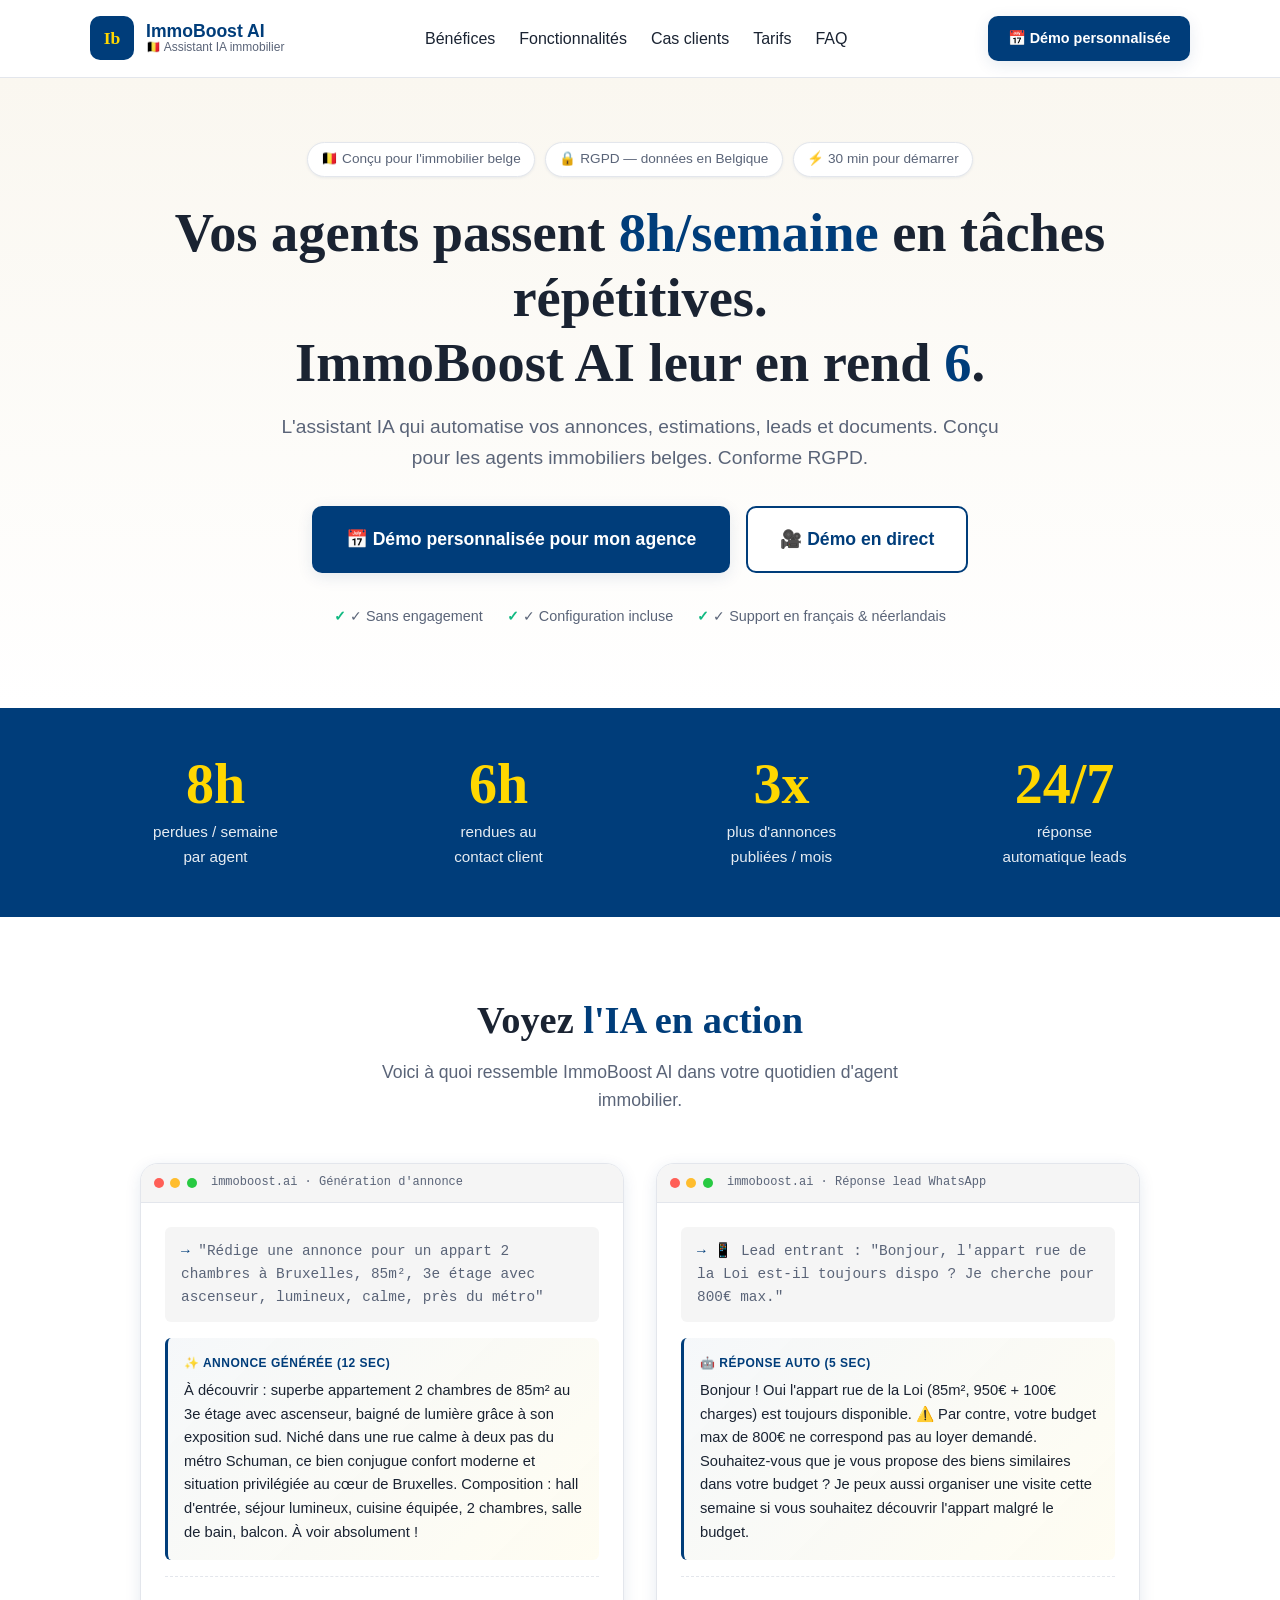
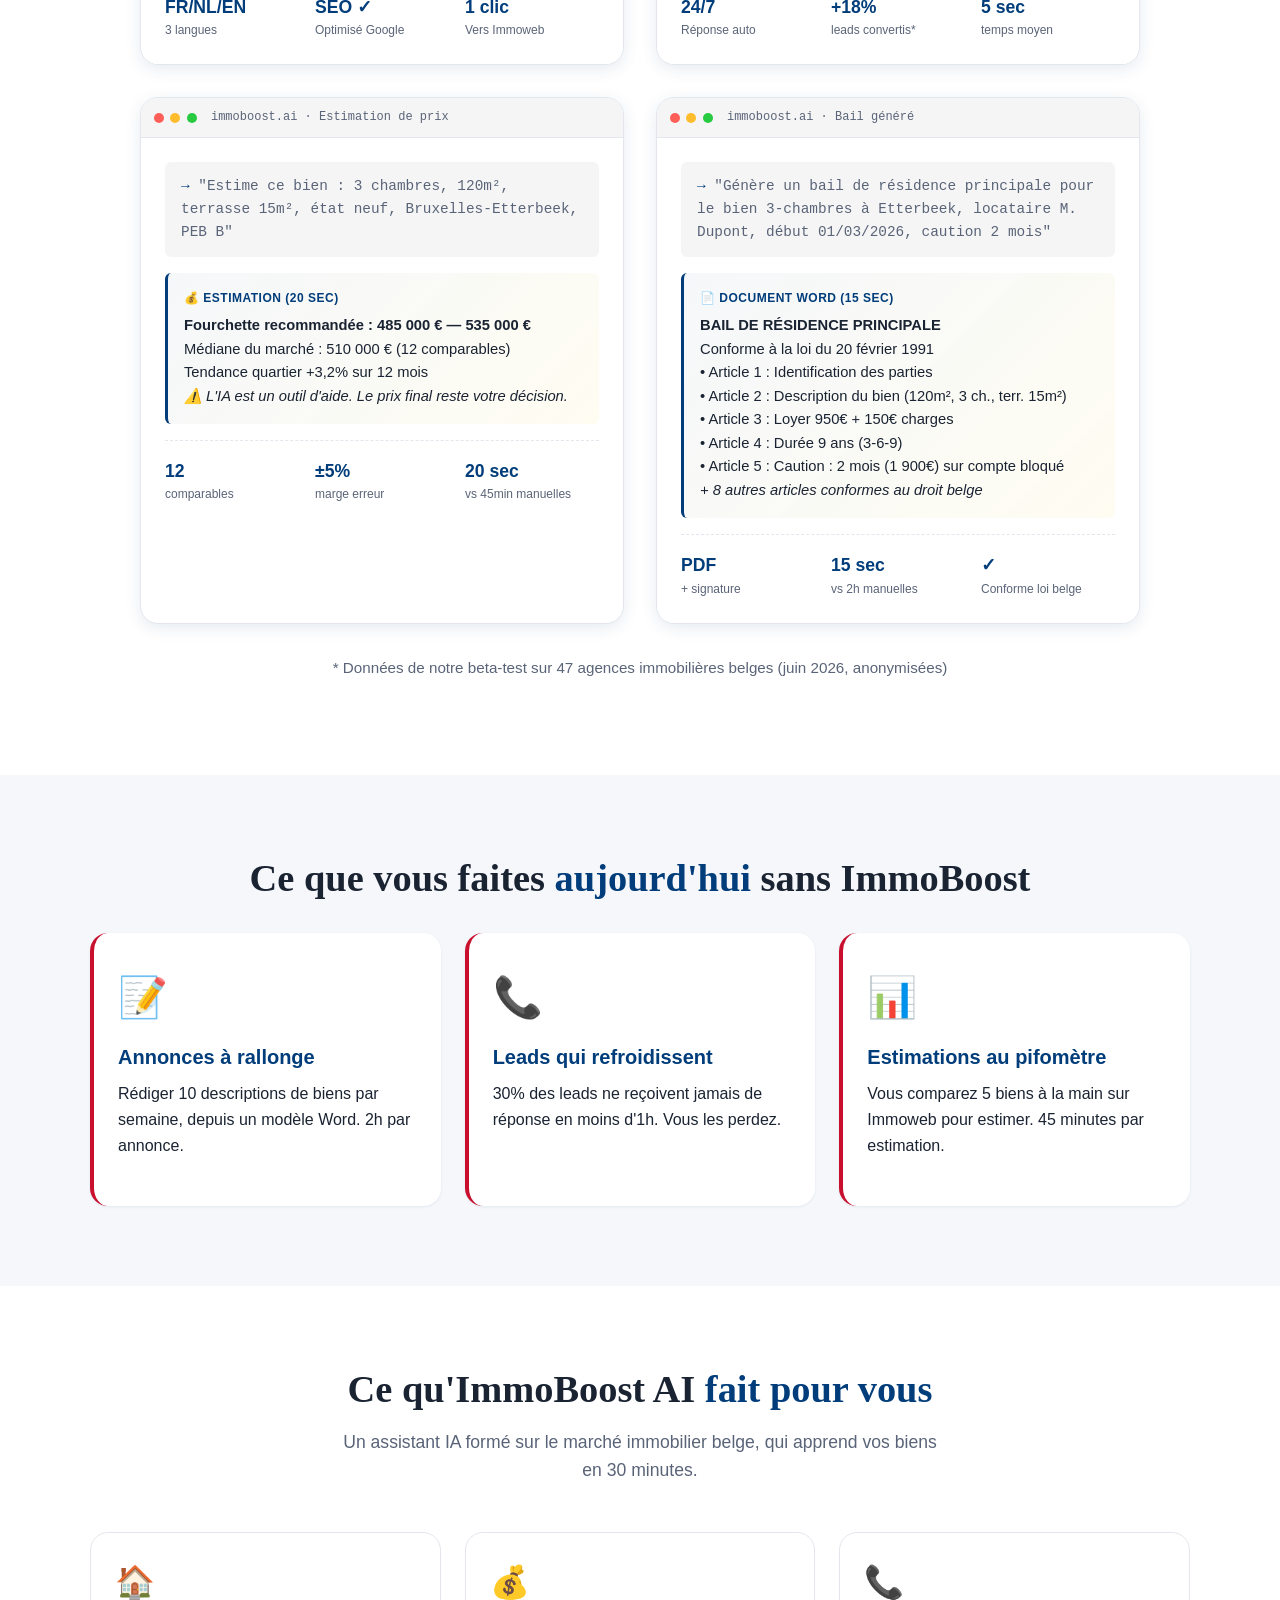
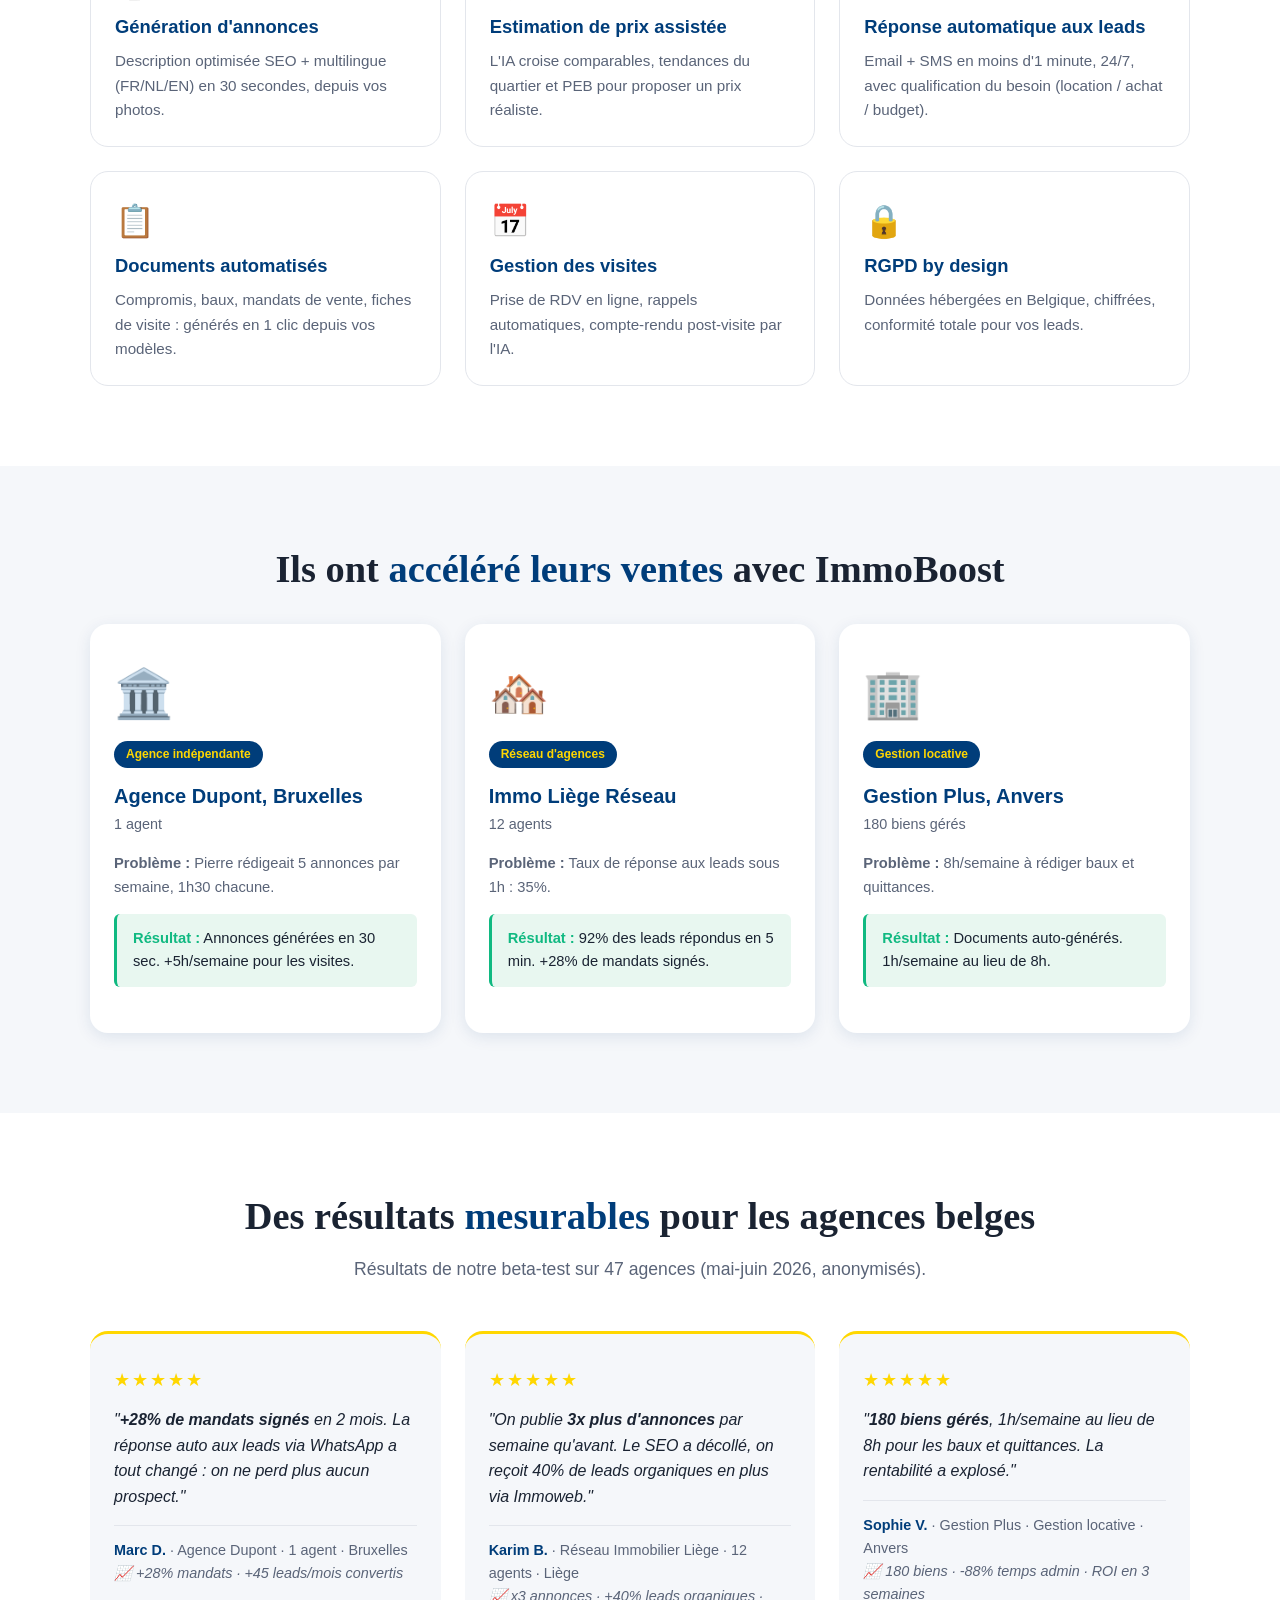
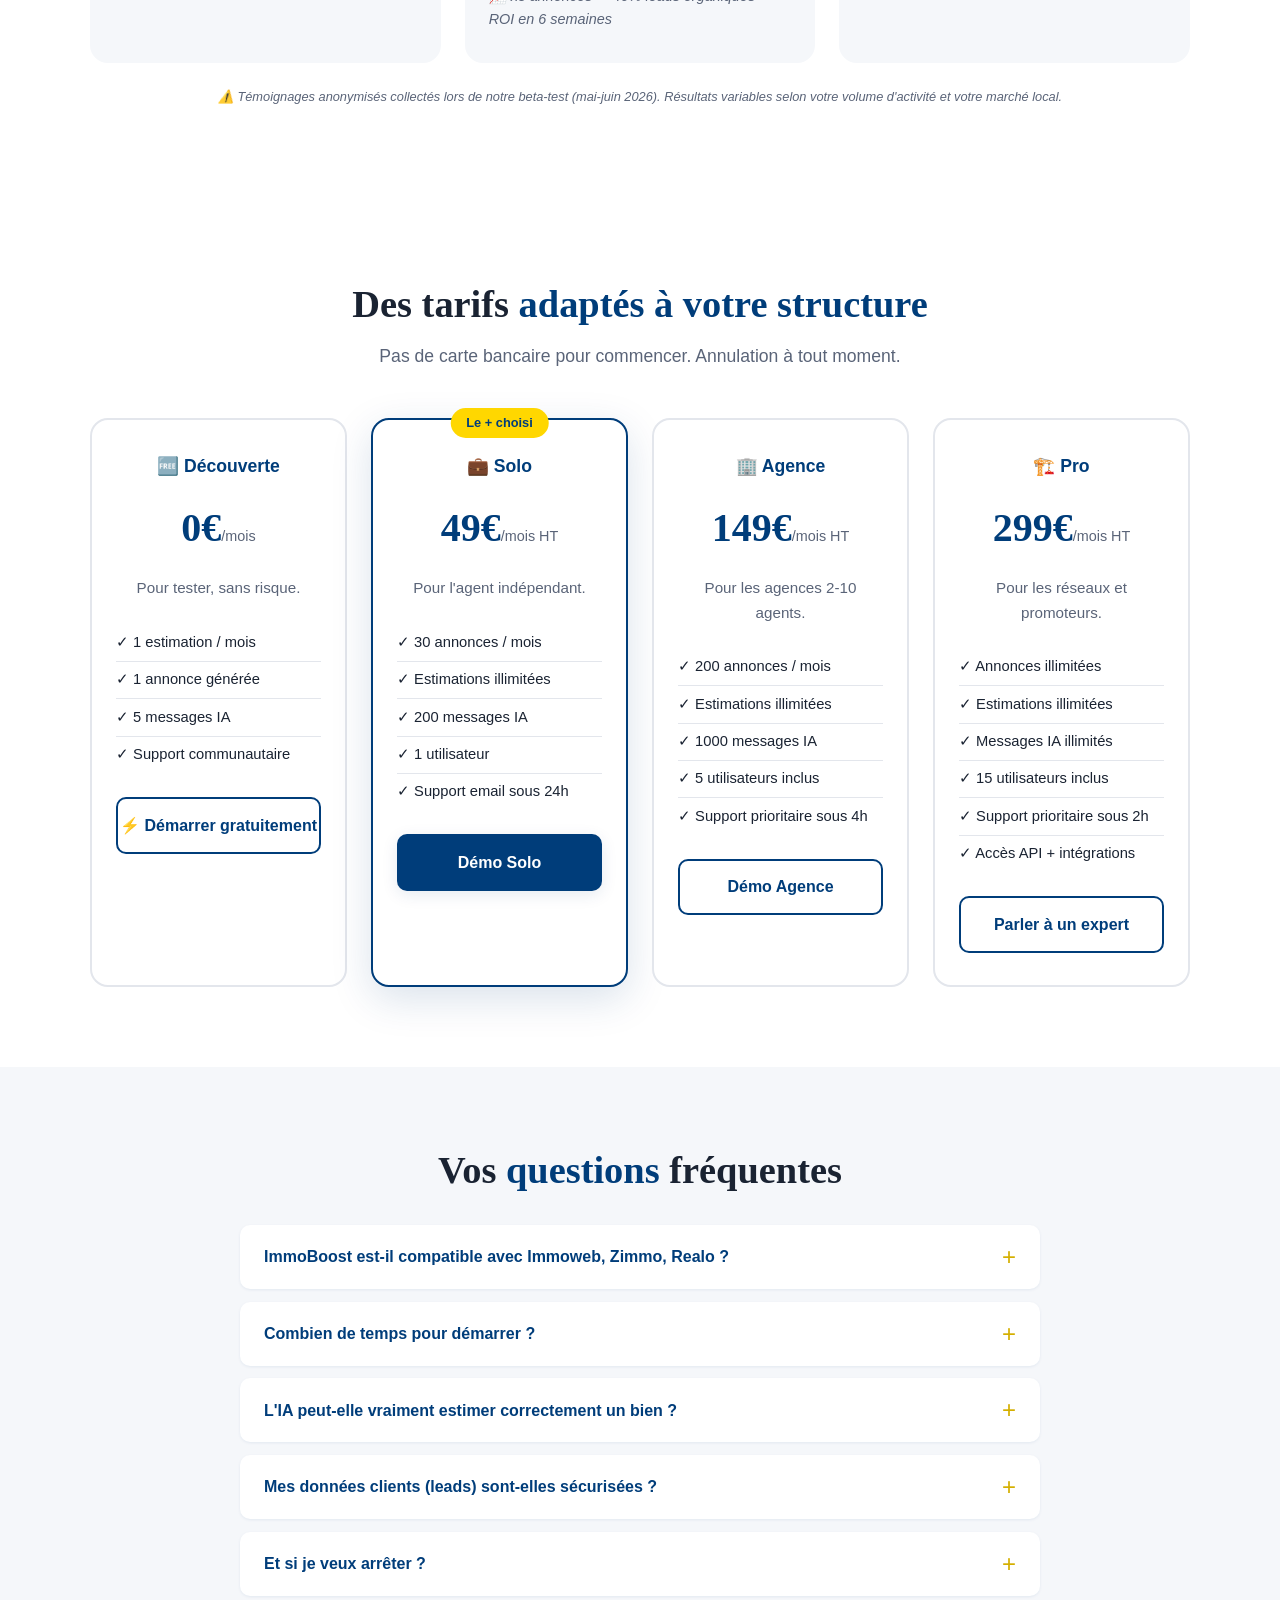
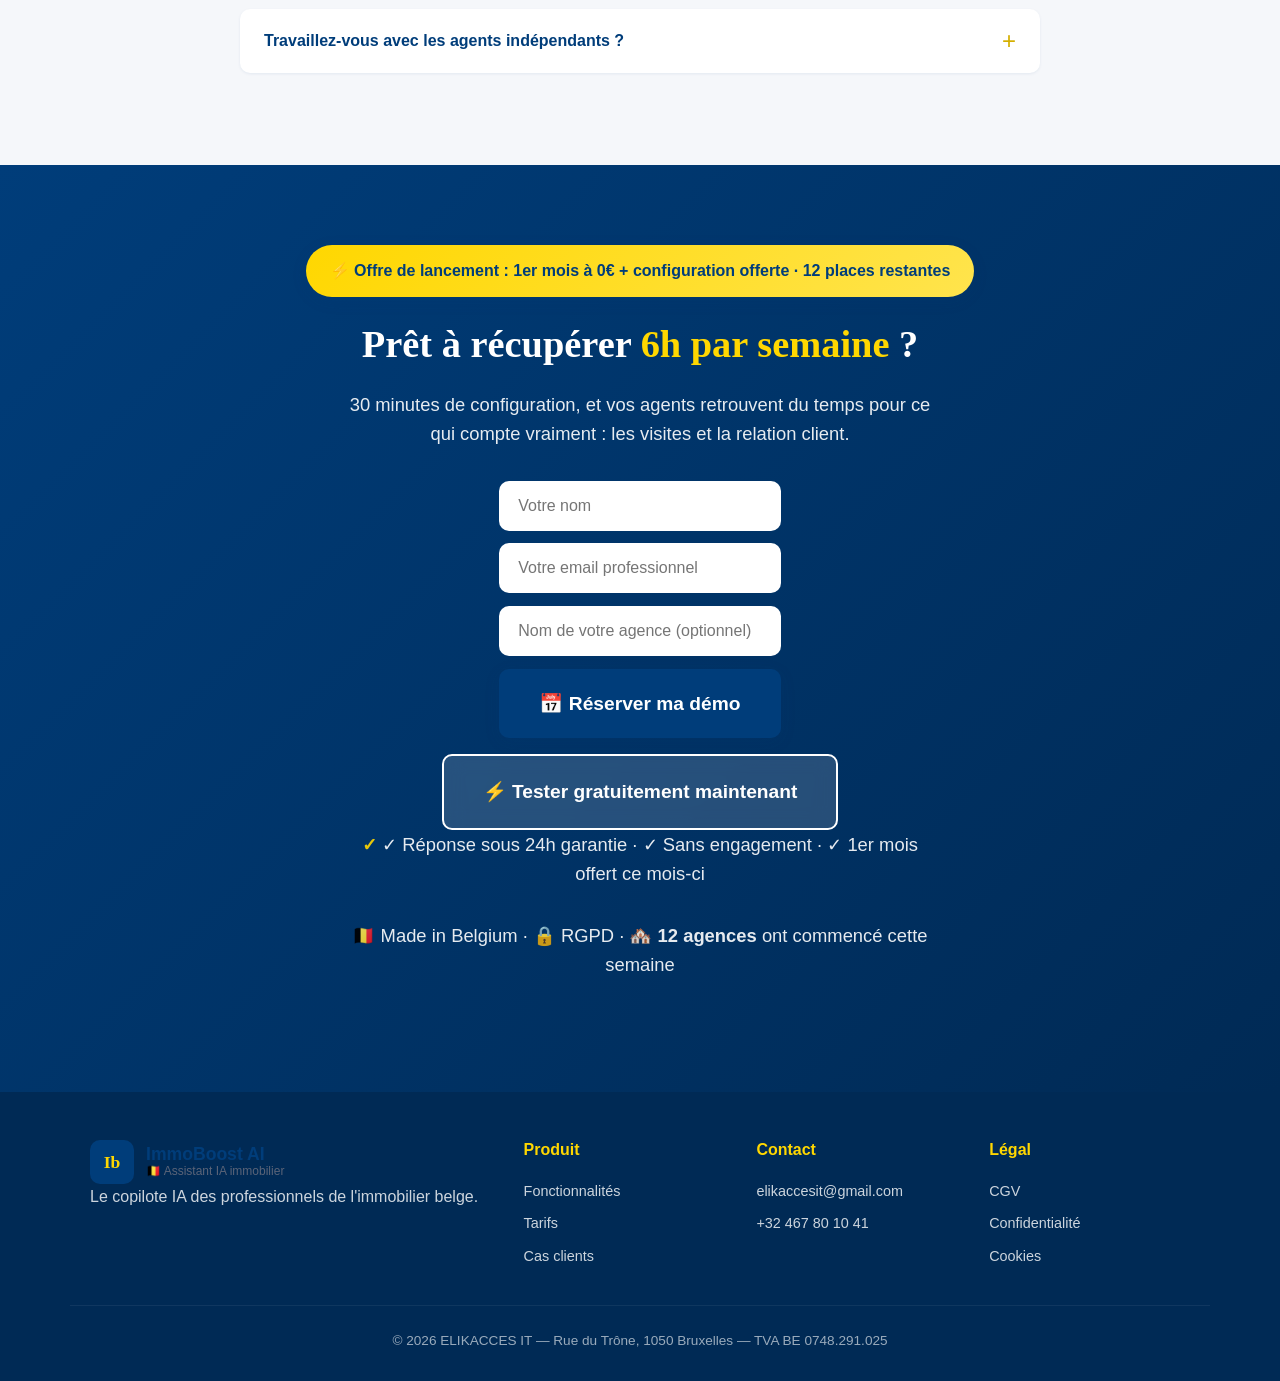
==== commit ed9abe3e: "Fix 'Démarrer gratuitement' button (Découverte tier) → Base44 app" ====
--- a/index.html
+++ b/index.html
@@ -305,7 +305,7 @@
           <li>✓ 5 messages IA</li>
           <li>✓ Support communautaire</li>
         </ul>
-        <a href="#demo" class="btn btn-secondary btn-block">Démarrer gratuitement</a>
+        <a href="https://immo-boost-ai-pwa-appli.base44.app/" class="btn btn-secondary btn-block">⚡ Démarrer gratuitement</a>
       </div>
       <div class="price-card price-card-featured">
         <div class="price-tag">Le + choisi</div>
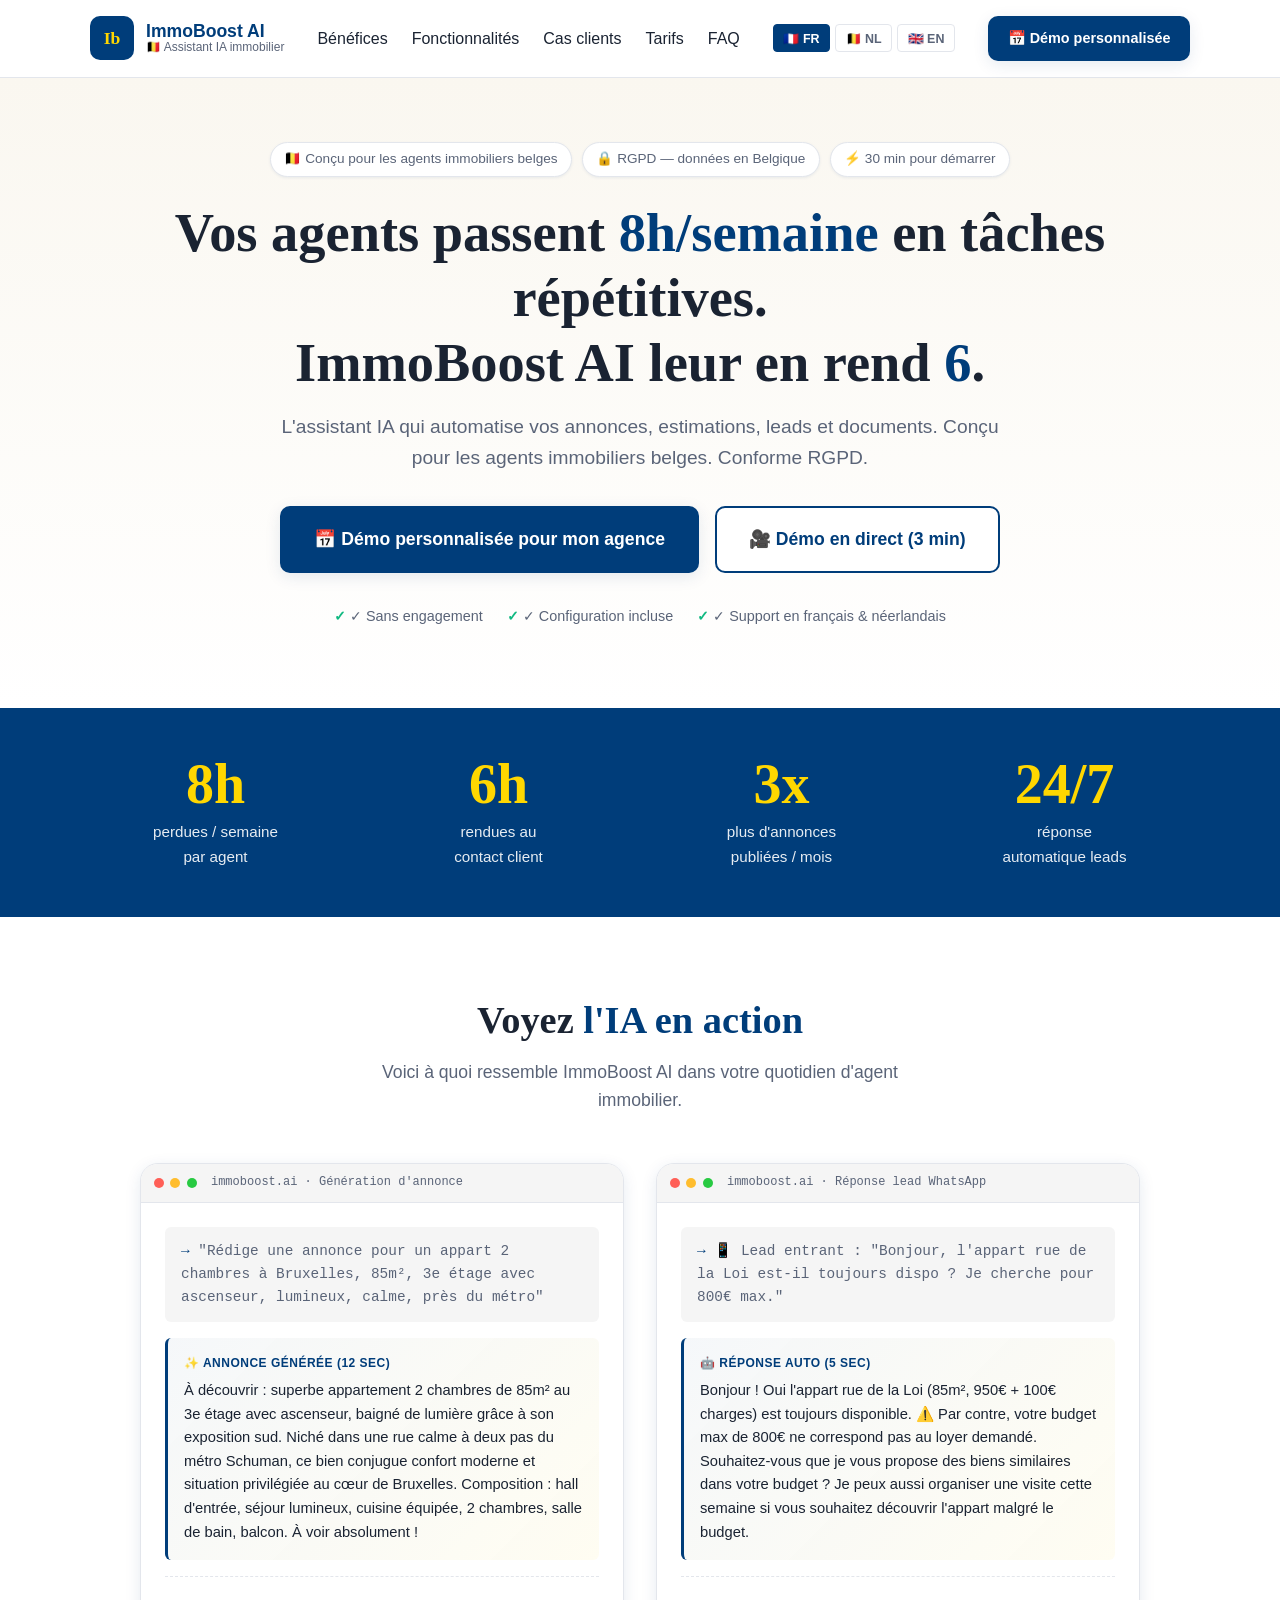
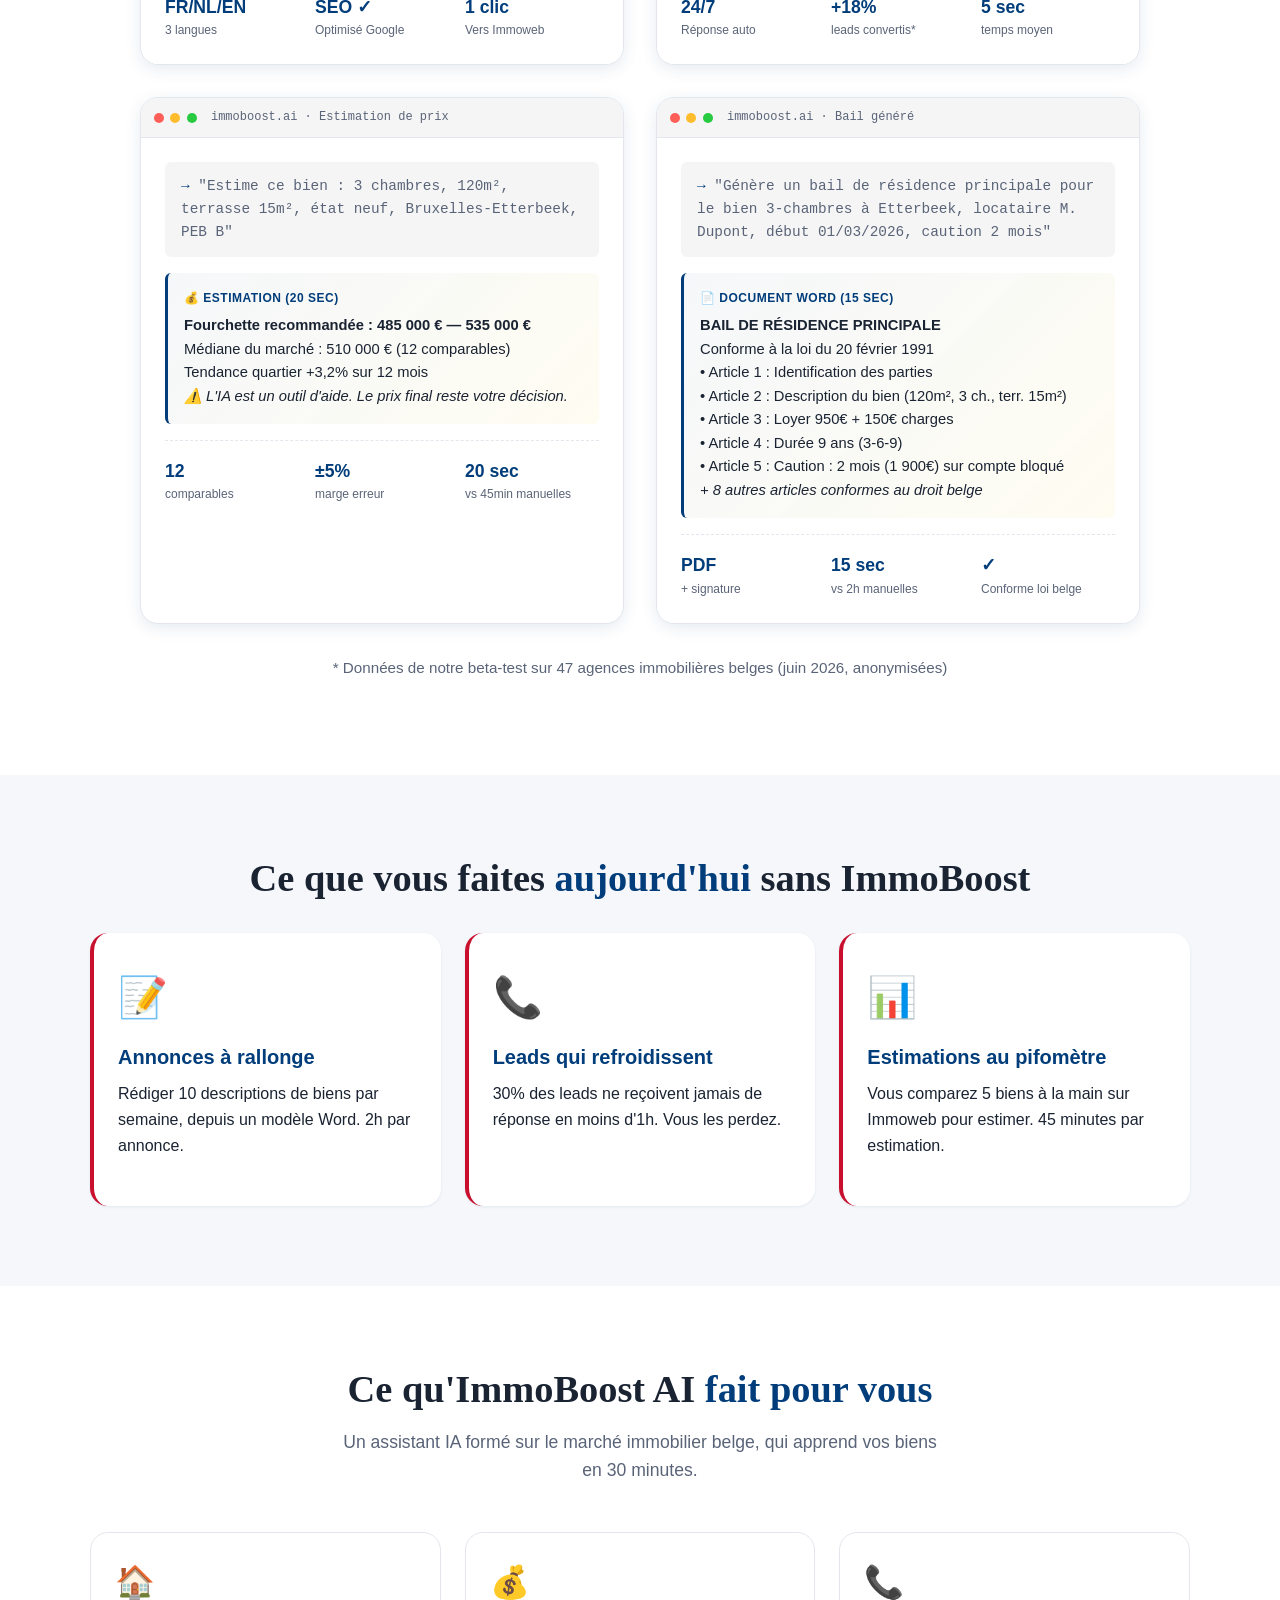
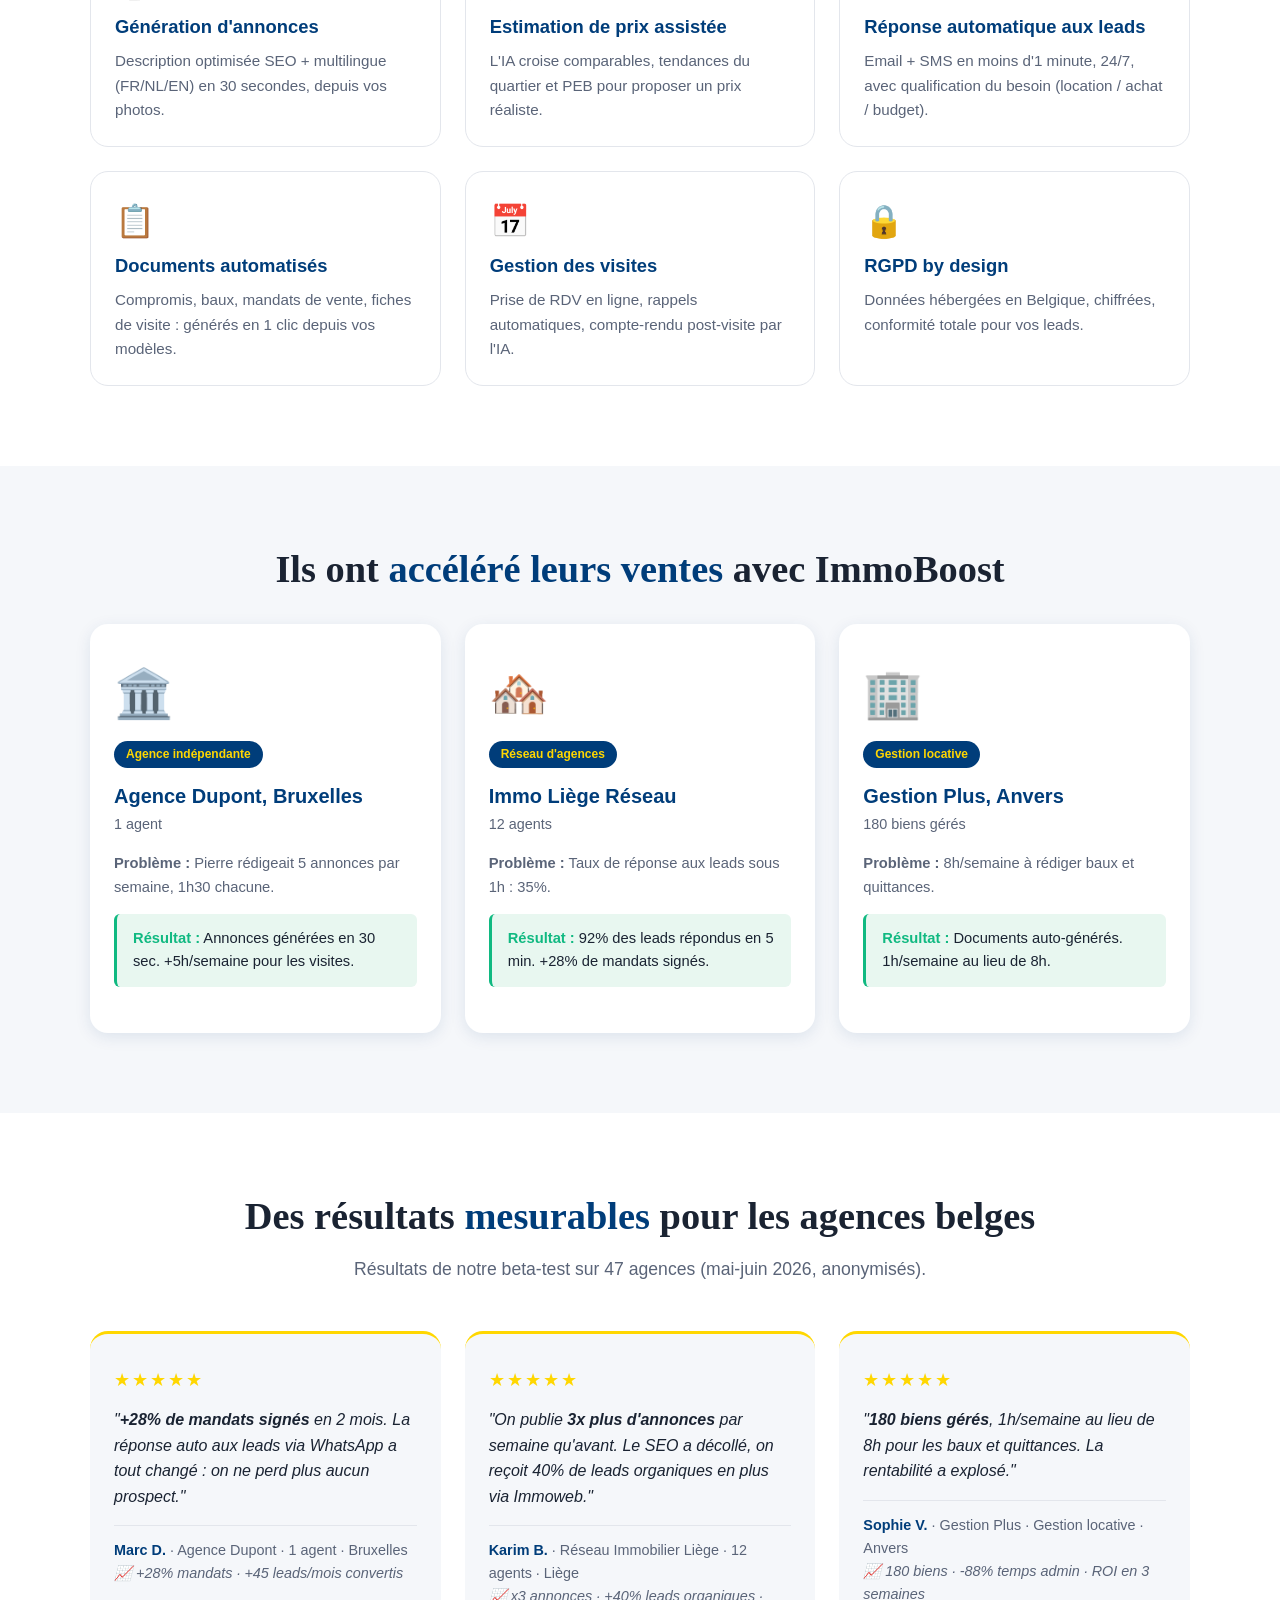
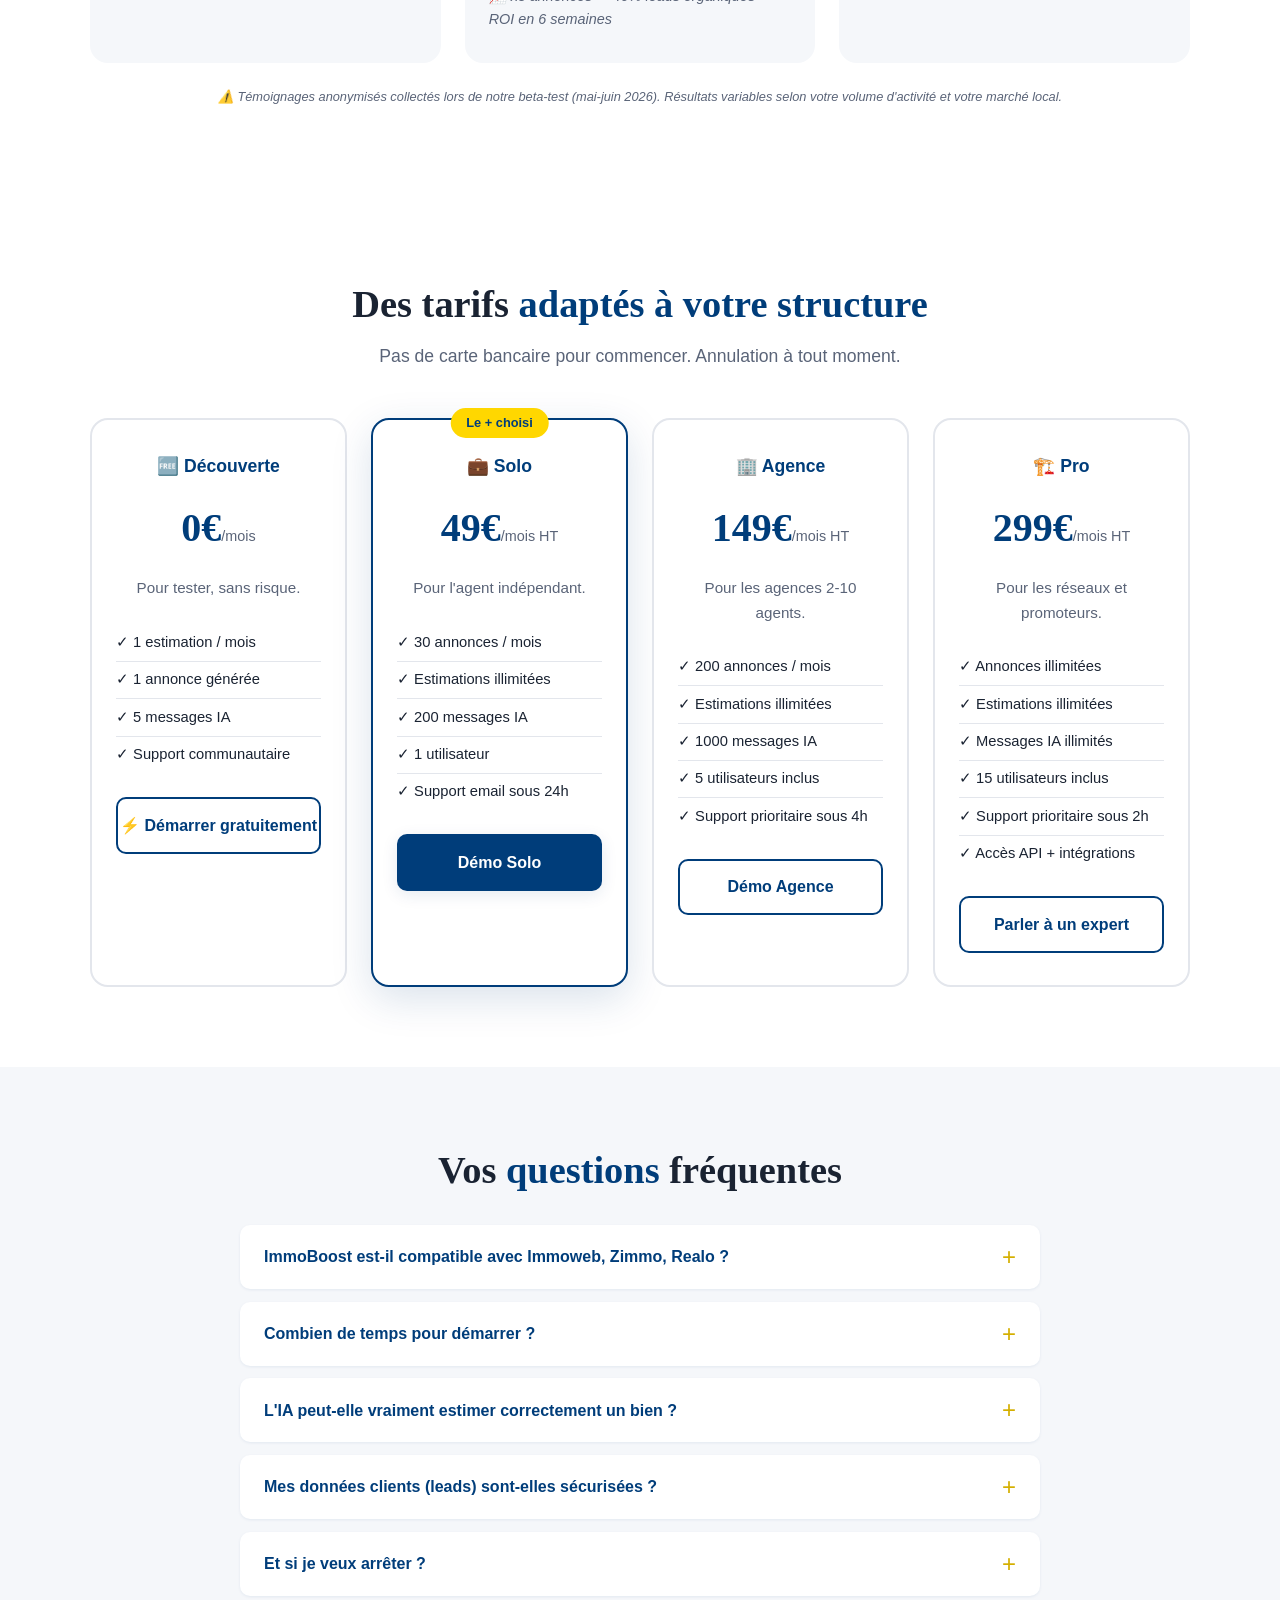
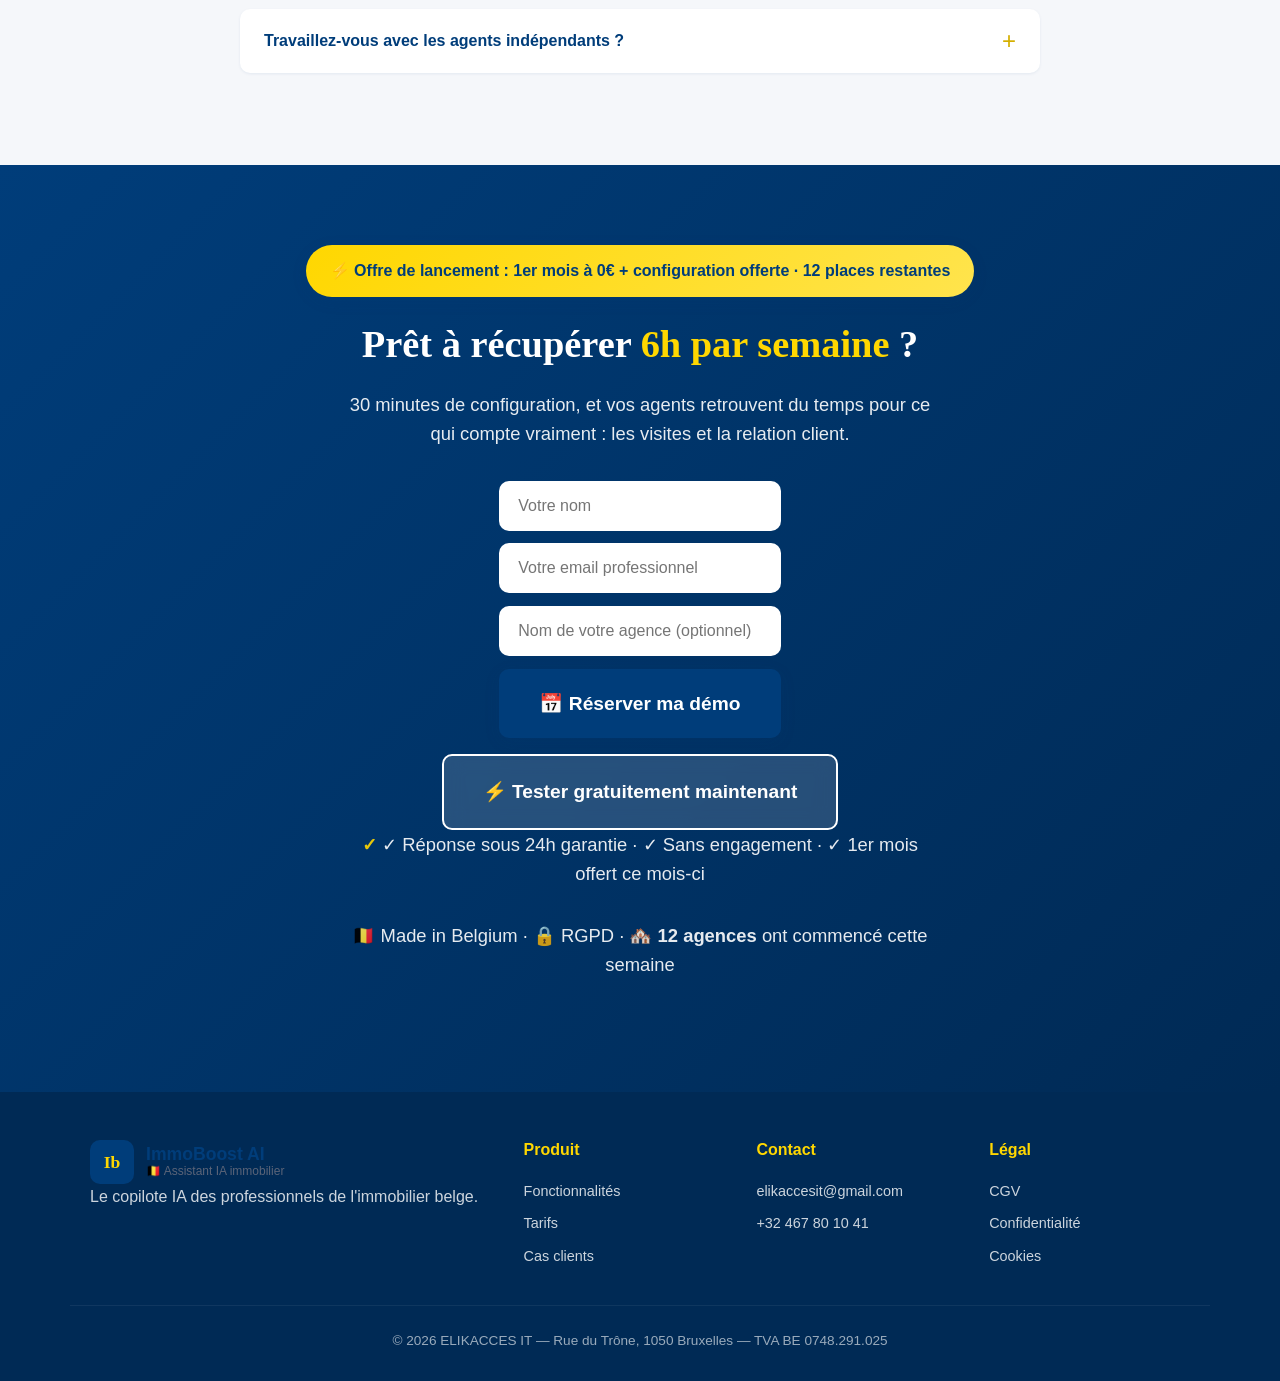
==== commit 7a352388: "Add multilingual support (FR/NL/EN) to ImmoBoost landing - Language switcher in header (FR/NL/EN but" ====
--- a/index.html
+++ b/index.html
@@ -23,27 +23,32 @@
     </a>
     <nav class="nav">
       <a href="#benefices">Bénéfices</a>
-      <a href="#fonctionnalites">Fonctionnalités</a>
-      <a href="#cas-clients">Cas clients</a>
-      <a href="#tarifs">Tarifs</a>
-      <a href="#faq">FAQ</a>
+      <a href="#fonctionnalites" data-i18n="nav.features">Fonctionnalités</a>
+      <a href="#cas-clients" data-i18n="nav.cases">Cas clients</a>
+      <a href="#tarifs" data-i18n="nav.pricing">Tarifs</a>
+      <a href="#faq" data-i18n="nav.faq">FAQ</a>
     </nav>
-    <a href="#demo" class="btn btn-primary btn-sm">📅 Démo personnalisée</a>
+    <div class="lang-switcher">
+      <button data-lang="fr" class="active" aria-label="Français">🇫🇷 FR</button>
+      <button data-lang="nl" aria-label="Nederlands">🇧🇪 NL</button>
+      <button data-lang="en" aria-label="English">🇬🇧 EN</button>
+    </div>
+    <a href="https://wa.me/32467801041?text=Bonjour%2C%20je%20souhaite%20une%20d%C3%A9mo%20ImmoBoost" class="btn btn-primary btn-sm" target="_blank" data-i18n="header.cta">📅 Démo personnalisée</a>
   </div>
 </header>
 
 <section class="hero">
   <div class="container">
     <div class="hero-badges">
-      <span class="badge">🇧🇪 Conçu pour l'immobilier belge</span>
-      <span class="badge">🔒 RGPD — données en Belgique</span>
-      <span class="badge">⚡ 30 min pour démarrer</span>
-    </div>
-    <h1>Vos agents passent <span class="hl">8h/semaine</span> en tâches répétitives.<br>ImmoBoost AI leur en rend <span class="hl">6</span>.</h1>
-    <p class="hero-sub">L'assistant IA qui automatise vos annonces, estimations, leads et documents. Conçu pour les agents immobiliers belges. Conforme RGPD.</p>
+      <span class="badge" data-i18n="hero.badge.belgian">🇧🇪 Conçu pour l'immobilier belge</span>
+      <span class="badge" data-i18n="hero.badge.rgpd">🔒 RGPD — données en Belgique</span>
+      <span class="badge" data-i18n="hero.badge.ai">⚡ 30 min pour démarrer</span>
+    </div>
+    <h1 data-i18n="hero.title">Vos agents passent <span class="hl">8h/semaine</span> en tâches répétitives.<br>ImmoBoost AI leur en rend <span class="hl">6</span>.</h1>
+    <p class="hero-sub" data-i18n="hero.sub">L'assistant IA qui automatise vos annonces, estimations, leads et documents. Conçu pour les agents immobiliers belges. Conforme RGPD.</p>
     <div class="hero-cta">
-      <a href="#demo" class="btn btn-primary btn-lg">📅 Démo personnalisée pour mon agence</a>
-      <a href="https://immo-boost-ai-pwa-appli.base44.app" class="btn btn-secondary btn-lg">🎥 Démo en direct</a>
+      <a href="https://wa.me/32467801041?text=Bonjour%2C%20je%20souhaite%20une%20d%C3%A9mo%20ImmoBoost%20pour%20mon%20agence" class="btn btn-primary btn-lg" target="_blank" data-i18n="hero.cta2">📅 Démo personnalisée pour mon agence</a>
+      <a href="https://immo-boost-ai-pwa-appli.base44.app" class="btn btn-secondary btn-lg" data-i18n="hero.cta1">🎥 Démo en direct</a>
     </div>
     <div class="hero-trust">
       <span>✓ Sans engagement</span>
@@ -319,7 +324,7 @@
           <li>✓ 1 utilisateur</li>
           <li>✓ Support email sous 24h</li>
         </ul>
-        <a href="#demo" class="btn btn-primary btn-block">Démo Solo</a>
+        <a href="https://wa.me/32467801041?text=Bonjour%2C%20je%20souhaite%20une%20d%C3%A9mo%20ImmoBoost%20Solo" class="btn btn-primary btn-block" target="_blank">Démo Solo</a>
       </div>
       <div class="price-card">
         <div class="price-tier">🏢 Agence</div>
@@ -332,7 +337,7 @@
           <li>✓ 5 utilisateurs inclus</li>
           <li>✓ Support prioritaire sous 4h</li>
         </ul>
-        <a href="#demo" class="btn btn-secondary btn-block">Démo Agence</a>
+        <a href="https://wa.me/32467801041?text=Bonjour%2C%20je%20souhaite%20une%20d%C3%A9mo%20ImmoBoost%20Agence" class="btn btn-secondary btn-block" target="_blank">Démo Agence</a>
       </div>
       <div class="price-card">
         <div class="price-tier">🏗️ Pro</div>
@@ -346,7 +351,7 @@
           <li>✓ Support prioritaire sous 2h</li>
           <li>✓ Accès API + intégrations</li>
         </ul>
-        <a href="#demo" class="btn btn-secondary btn-block">Parler à un expert</a>
+        <a href="mailto:elikaccesit@gmail.com?subject=Demande%20d%27informations%20ImmoBoost%20Pro" class="btn btn-secondary btn-block">Parler à un expert</a>
       </div>
     </div>
   </div>
@@ -454,10 +459,11 @@
       <li><strong>Documents en 1 clic</strong> — Un compromis ou un bail se génère depuis vos modèles en quelques secondes.</li>
     </ol>
     <p class="modal-cta-text">Convaincu ? Réservez une démo personnalisée :</p>
-    <a href="#demo" onclick="closeDemoModal()" class="btn btn-primary btn-block">📅 Réserver ma démo</a>
+    <a href="https://wa.me/32467801041?text=Bonjour%2C%20je%20souhaite%20r%C3%A9server%20ma%20d%C3%A9mo%20ImmoBoost" class="btn btn-primary btn-block" target="_blank">📅 Réserver ma démo</a>
   </div>
 </div>
 
-<script src="script.js"></script>
+<script src="i18n.js"></script>
+  <script src="script.js"></script>
 </body>
 </html>
--- a/style.css
+++ b/style.css
@@ -231,3 +231,35 @@
   .header-inner { flex-wrap: wrap; }
   .header-inner .btn { width: 100%; order: 3; margin-top: .5rem; }
 }
+
+/* ====== LANG SWITCHER ====== */
+.lang-switcher {
+  display: flex;
+  gap: .3rem;
+  align-items: center;
+}
+.lang-switcher button {
+  padding: .35rem .6rem;
+  border: 1px solid var(--color-border);
+  background: white;
+  cursor: pointer;
+  font-size: .78rem;
+  font-weight: 600;
+  border-radius: 4px;
+  color: var(--color-text-muted);
+  transition: all .2s;
+  font-family: inherit;
+}
+.lang-switcher button:hover {
+  border-color: var(--color-navy);
+  color: var(--color-navy);
+}
+.lang-switcher button.active {
+  background: var(--color-navy);
+  color: white;
+  border-color: var(--color-navy);
+}
+@media (max-width: 768px) {
+  .lang-switcher { margin-top: .5rem; }
+  .lang-switcher button { padding: .3rem .5rem; font-size: .72rem; }
+}
